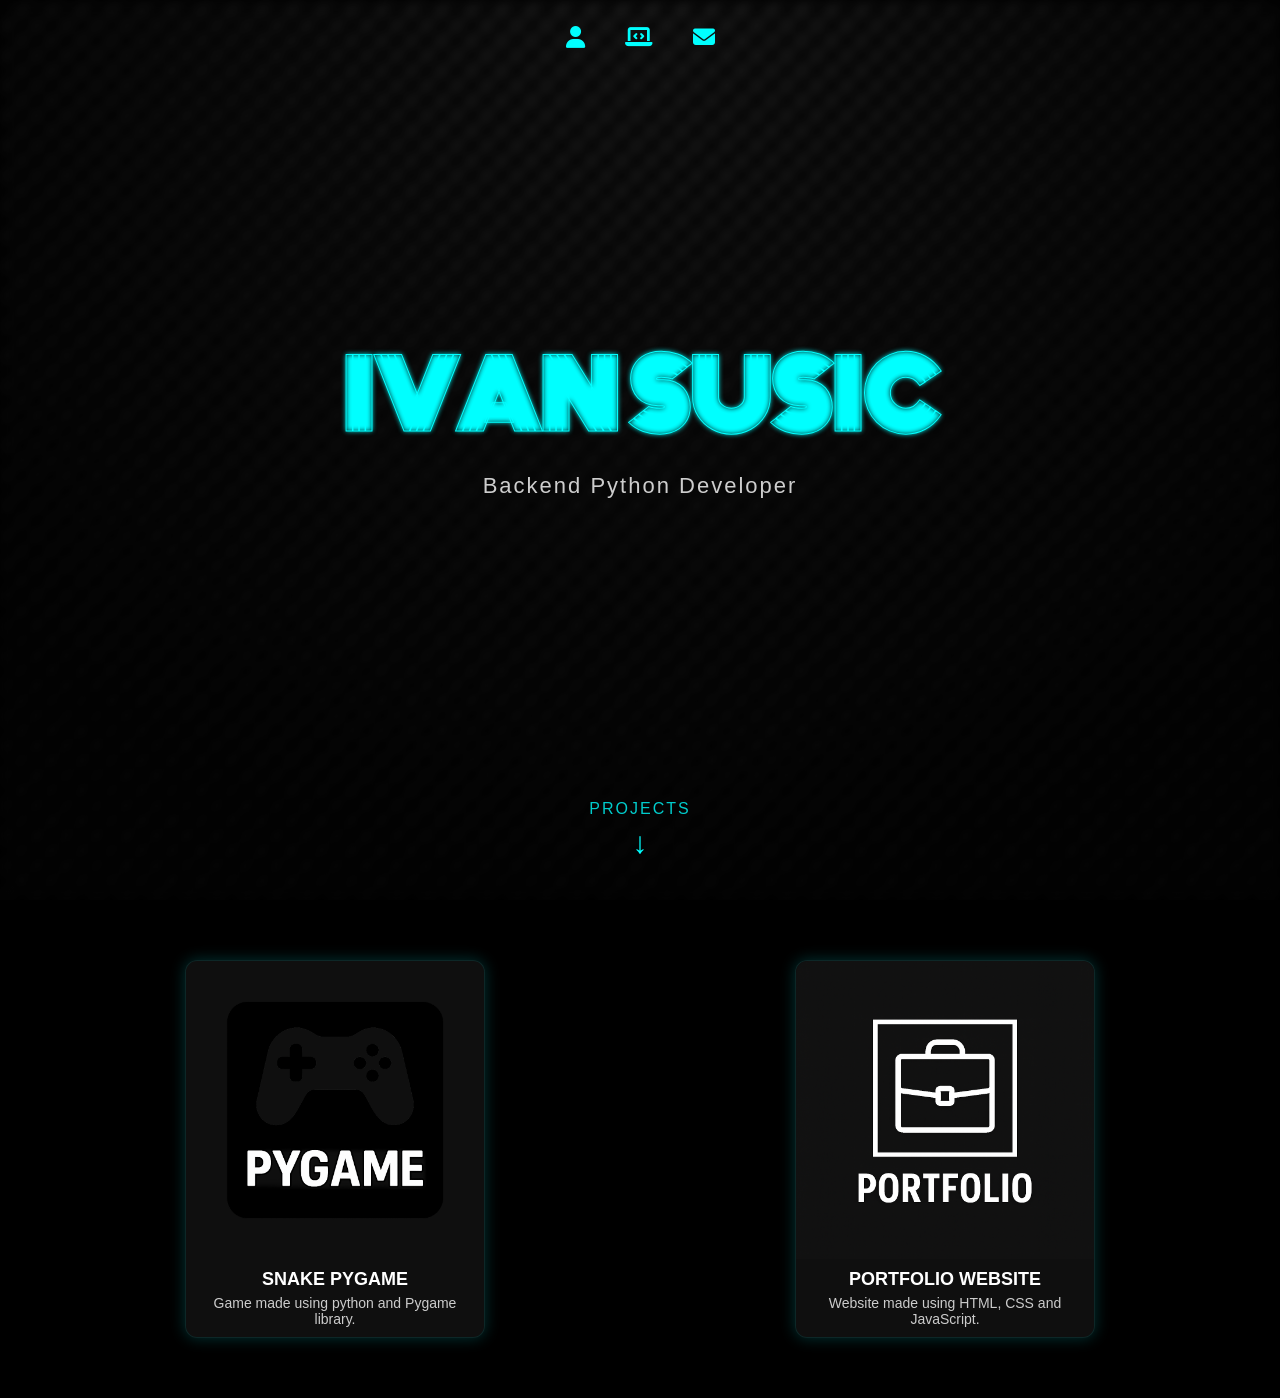
==== index.html @ 4bde48b3 "demo" ====
<!DOCTYPE html>
<html lang="en">
<head>
  <meta charset="UTF-8">
  <meta name="viewport" content="width=device-width, initial-scale=1.0">
  <link href="https://fonts.googleapis.com/css2?family=Monoton&display=swap" rel="stylesheet">
  <link rel="stylesheet" href="https://cdnjs.cloudflare.com/ajax/libs/font-awesome/6.5.0/css/all.min.css">
  <link rel="stylesheet" href="style.css">
  <title>Portfolio</title>
</head>
<body>

  <!-- NAVIGACIJA -->
  <nav class="navigacija">
    <ul>
      <li><a href="#" class="link-o-meni"><i class="fa-solid fa-user"></i></a></li>
      <li><a href="#" id="link-projekti"><i class="fa-solid fa-laptop-code"></i></a></li>
      <li><a href="#" class="kontakt-btn"><i class="fa-solid fa-envelope"></i></a></li>
    </ul>
  </nav>

  <!-- POZADINA -->
  <div class="pozadina">
    <img src="slike/pozadina.jpg" alt="Pozadina" class="pozadinska-slika">
  </div>

  <!-- HERO / NASLOV -->
  <div class="naslov">
    <h1 class="ime">IVAN SUSIC</h1>
    <p class="opis">Backend Python Developer</p>
  </div>

  <!-- SEKCIJA KONTAKT (overlay) -->
  <div class="sekcija-kontakt">
    <div class="kontakt-ikone">
      <a href="https://github.com/susic04" target="_blank"><i class="fab fa-github"></i></a>
      <a href="mailto:ivansusic6@gmail.com"><i class="fas fa-envelope"></i></a>
      <a href="https://instagram.com/susic04_" target="_blank"><i class="fab fa-instagram"></i></a>
    </div>
  </div>

  <div class="scroll-down">
    <p>PROJECTS</p>
    <div class="strelica">&#8595;</div>
  </div>

  <!-- GRID PROJEKTI -->
  <section class="projekti" id="projekti">
    <div class="projekt fade-element">
      <img src="slike/pygame_3.png" alt="Projekt 1">
      <h3>SNAKE PYGAME</h3>
      <p>Game made using python and Pygame library.</p>
    </div>
    <div class="projekt fade-element">
      <img src="slike/projekt_2.png" alt="Projekt 2">
      <h3>PORTFOLIO WEBSITE</h3>
      <p>Website made using HTML, CSS and JavaScript.</p>
    </div>
  </section>
                  
  <!-- SEKCIJA O MENI (overlay) -->
  <section id="o-meni" class="sekcija-o-meni">
    <p id="tekst-o-meni"></p>
  </section>

  <script>
    // Selektori
    const linkOMeni = document.querySelector('.link-o-meni');
    const sekcijaOMeni = document.querySelector('.sekcija-o-meni');
    const tekstOMeni = document.getElementById('tekst-o-meni');

    const kontaktBtn = document.querySelector('.kontakt-btn');
    const kontaktOverlay = document.querySelector('.sekcija-kontakt');

    const pozadina = document.querySelector('.pozadinska-slika');
    const naslov = document.querySelector('.naslov');
    const nav = document.querySelector('.navigacija');

    const elementi = document.querySelectorAll('.fade-element'); // Projekti
    const linkProjekti = document.getElementById('link-projekti');
    const sekcijaProjekti = document.getElementById('projekti');


    window.addEventListener("scroll", () => {
    const scrollDown = document.querySelector(".scroll-down");
    const projekti = document.querySelector(".projekti");
    if (!scrollDown || !projekti) return;

    const projektiTop = projekti.getBoundingClientRect().top;
    const windowHeight = window.innerHeight;

    if (projektiTop < windowHeight * 0.8) {
      scrollDown.classList.add("hidden"); // nestaje kad vidimo projekte
    } else {
      scrollDown.classList.remove("hidden"); // opet se vidi kad skrolamo gore
    }
  });

    // Ukloni hash iz URL-a pri refreshu
    window.history.replaceState(null,null,' ');

    // Funkcija za sakrivanje/navigaciju kad overlay aktivan
    function updateNavVisibility() {
      if (sekcijaOMeni.classList.contains('active') || kontaktOverlay.classList.contains('active')) {
        nav.style.display = 'none';
      } else {
        nav.style.display = 'flex';
      }
    }

    // ===================== Overlay Kontakt =====================
    kontaktBtn.addEventListener('click', e => {
      e.preventDefault();
      if(sekcijaOMeni.classList.contains('active')) {
        sekcijaOMeni.classList.remove('active');
        pozadina.classList.remove('blurred');
        naslov.classList.remove('blurred');
      }
      kontaktOverlay.classList.add('active');
      document.body.classList.add('kontakt-active');
      updateNavVisibility();
    });

    kontaktOverlay.addEventListener('click', () => {
      kontaktOverlay.classList.remove('active');
      document.body.classList.remove('kontakt-active');
      updateNavVisibility();
    });

    // ===================== Overlay O meni =====================
    const text = "Hi! My name is Ivan Susic, and I’m currently a second-year university student with a strong passion for programming and building my own applications. So far, I’ve completed two projects: this portfolio website and a game I developed using Python and the Pygame library. I’m genuinely fascinated by programming, creating software from scratch, and solving challenging problems. Lately, I’ve been especially interested in machine learning and AI, exploring how intelligent systems can learn, adapt, and improve. In my free time, I enjoy experimenting with new technologies, learning frameworks, and constantly improving my skills to bring innovative ideas to life. I’m excited to continue developing my knowledge, building projects that combine creativity and functionality, and exploring opportunities to contribute to real-world applications.";

    function typeText(element,text,speed=30){
      element.textContent="";
      let i=0;
      const interval = setInterval(()=>{
        element.textContent += text[i];
        i++;
        if(i>=text.length) clearInterval(interval);
      }, speed);
    }

    linkOMeni.addEventListener('click', e => {
      e.preventDefault();
      if(kontaktOverlay.classList.contains('active')){
        kontaktOverlay.classList.remove('active');
        document.body.classList.remove('kontakt-active');
      }
      pozadina.classList.add('blurred');
      naslov.classList.add('blurred');
      sekcijaOMeni.classList.add('active');
      typeText(tekstOMeni,text,2);
      updateNavVisibility();
    });

    sekcijaOMeni.addEventListener('click', () => {
      sekcijaOMeni.classList.remove('active');
      pozadina.classList.remove('blurred');
      naslov.classList.remove('blurred');
      updateNavVisibility();
    });

    // ===================== Scroll efekti hero & navigacija =====================
    window.addEventListener('scroll', () => {
      const scrollY = window.scrollY;
      naslov.style.opacity = Math.max(1 - scrollY / 400,0);
      const translateHero = Math.min(scrollY/2,80);
      naslov.style.transform = `translateY(-${translateHero}px)`;
      if(!sekcijaOMeni.classList.contains('active') && !kontaktOverlay.classList.contains('active')){
        if(scrollY>50) nav.classList.add('hidden');
        else nav.classList.remove('hidden');
      }
    });

    // ===================== Intersection Observer fade-in =====================
    const observer = new IntersectionObserver(entries => {
      entries.forEach(entry=>{
        if(entry.isIntersecting) entry.target.classList.add('visible');
        else entry.target.classList.remove('visible');
      });
    },{threshold:0.2});
    elementi.forEach(el => observer.observe(el));

    // ===================== Scroll na projekte =====================
    linkProjekti.addEventListener('click', e=>{
      e.preventDefault();
      sekcijaProjekti.scrollIntoView({behavior:'smooth'});
    });

  </script>
</body>
</html>
---- style.css ----
/* ================= BODY ================= */
* { box-sizing: border-box; }
body {
  margin: 0;
  min-height: 100vh;
  background-color: #000;
  overflow-x: hidden;
  font-family: Arial, sans-serif;
  color: #fff;
}

/* ================= POZADINA ================= */
.pozadina {
  position: fixed;
  top: 0; left: 0;
  width: 100%; height: 100%;
  z-index: -1;
  overflow: hidden;
}

.pozadinska-slika {
  width: 100%; height: 100%;
  object-fit: cover;
  filter: blur(6px) brightness(0.5);
}

/* ================= NAVIGACIJA ================= */
.navigacija {
  position: fixed;
  top: 0; left: 0;
  width: 100%;
  padding-top: 2%;
  display: flex;
  justify-content: center;
  align-items: center;
  z-index: 10;
  transition: opacity 0.6s ease, transform 0.6s ease;
}
.navigacija ul { display: flex; gap: 40px; margin: 0; padding: 0; list-style: none; align-items: center; }
.navigacija li { display: flex; align-items: center; justify-content: center; }
.navigacija li a i { font-size: 22px; color: #00ffff; transition: color 0.3s ease, transform 0.3s ease; }
.navigacija a:hover i { color: #fff; transform: scale(1.2); }
.navigacija.hidden { opacity: 0; transform: translateY(-30px); pointer-events: none; }

/* ================= HERO / NASLOV ================= */
.naslov { display: flex; flex-direction: column; justify-content: center; align-items: center; gap: 0px; height: 100vh; text-align: center; transition: opacity 0.6s ease, transform 0.6s ease; }
.ime {
  padding-bottom: 0; margin-bottom: 0;
  font-family: 'Monoton', cursive;
  font-size: 90px;
  color: transparent;
  -webkit-text-stroke: 1px #00ffff;
  text-shadow: 0 0 5px #00ffff;
  opacity: 0; transform: translateY(40px);
  animation: imePojava 1.5s ease forwards; margin:0;
  line-height:0.8;
}
.opis {
  padding-top: 0; margin:0;
  font-size:22px; color:#ffffffcc; letter-spacing:2px;
  opacity:0; transform: translateY(60px);
  animation: opisPojava 1.5s ease forwards;
  animation-delay:1.2s;
}
@keyframes imePojava { 0%{opacity:0;transform:translateY(40px);} 100%{opacity:1;transform:translateY(-40px);} }
@keyframes opisPojava { 0%{opacity:0;transform:translateY(60px);} 100%{opacity:1;transform:translateY(0);} }

/* ================= O MENI & KONTAKT ================= */
.sekcija-o-meni, .sekcija-kontakt {
  position: fixed; top:0; left:0; width:100%; height:100%;
  display:flex; justify-content:center; align-items:center;
  opacity:0; pointer-events:none; transition:opacity 0.5s ease;
  padding:0 5%; text-align:center; font-size:22px; line-height:1.6;
}
.sekcija-o-meni { background-color: rgba(0,0,0,0.85); color:#00ffff; }
.sekcija-o-meni.active { opacity:1; pointer-events: all; }
.sekcija-kontakt { background-color: rgba(0,0,0,0.85); z-index:15; }
.sekcija-kontakt.active { opacity:1; pointer-events: all; }
.blurred { filter: blur(6px) brightness(0.5); transition: filter 0.5s ease; }

/* ================= PROJEKTI ================= */
.projekti {
  display: grid;
  grid-template-columns: repeat(auto-fit, minmax(250px, 1fr));
  gap: 20px;
  padding: 60px 40px;
  background-color:#111;
  justify-items: center;
}

.projekt {
  width: 100%;
  max-width: 300px;
  background-color:#1a1a1a;
  border-radius:12px;
  overflow:visible;
  box-shadow:0 0 15px rgba(0,255,255,0.2);
  color:#fff;
  text-align:center;
  opacity:0;
  transform:translateY(40px);
  transition:opacity 0.8s ease, transform 0.8s ease, transform 0.3s ease, box-shadow 0.3s ease;
  display:flex;
  flex-direction:column;
}

.projekt img { width:100%; height:auto; object-fit:contain; border-radius:12px 12px 0 0; }
.projekt h3 { margin:10px 0 5px; font-size:18px; word-wrap:break-word; }
.projekt p { margin:0 10px 10px; font-size:14px; color:#ccc; word-wrap:break-word; }
.projekt:hover { transform:translateY(-8px); box-shadow:0 10px 25px rgba(0,255,255,0.4); }

.fade-element.visible { opacity:1; transform:translateY(0); }

/* ================= KONTAKT ================= */
.kontakt-ikone a { color:#00ffff; font-size:40px; margin:0 20px; transition: color 0.3s ease, transform 0.3s ease; }
.kontakt-ikone a:hover { color:#fff; transform: scale(1.2); }
body.kontakt-active .pozadina, body.kontakt-active .naslov, body.kontakt-active .projekti { filter: blur(6px) brightness(0.5); transition:filter 0.5s ease; }

/* ================= RESPONSIVE ================= */
@media(max-width:768px){
  .ime{font-size:60px;}
  .opis{font-size:18px;}
  .projekt img{height:auto;}
  .projekti { grid-template-columns: repeat(auto-fit, minmax(200px, 1fr)); padding:40px 20px; gap:15px; }
  .projekt { max-width:250px; }
  .projekt h3 { font-size:16px; }
  .projekt p { font-size:14px; }
}

/* ================= SCROLL DOWN STRELICA ================= */
.scroll-down {
  position: absolute;
  bottom: 40px;
  left: 50%;
  transform: translateX(-50%);
  text-align: center;
  animation: fadeInScroll 2s ease forwards;
}

.scroll-down p {
  font-size: 16px;
  color: #00ffff;
  letter-spacing: 2px;
  margin: 0 0 8px;
  opacity: 0.8;
}

.strelica {
  font-size: 30px;
  color: #00ffff;
  animation: pulsiraj 1.5s infinite;
  cursor: pointer;
}

@keyframes pulsiraj {
  0% { transform: translateY(0); opacity: 0.8; }
  50% { transform: translateY(10px); opacity: 1; }
  100% { transform: translateY(0); opacity: 0.8; }
}

@keyframes fadeInScroll {
  from { opacity: 0; transform: translate(-50%, 20px); }
  to { opacity: 1; transform: translate(-50%, 0); }
}

/* ================= PROJEKTI BEZ POZADINE ================= */
.projekti {
  background-color: transparent; /* uklanja sivo */
  position: relative;
  z-index: 5;
}

.projekt {
  background-color: rgba(26,26,26,0.6); /* lagana prozirnost da “lebdi” */
  backdrop-filter: blur(4px);
  border: 1px solid rgba(0,255,255,0.1);
}
/* ================= HOVER OVERLAY (VIEW MORE) ================= */
.projekt {
  position: relative;
  overflow: hidden;
}

.projekt::before {
  content: "View more";
  position: absolute;
  top: 50%; left: 50%;
  transform: translate(-50%, -50%) scale(0.9);
  color: #00ffff;
  font-size: 22px;
  font-weight: bold;
  opacity: 0;
  transition: opacity 0.4s ease, transform 0.4s ease;
  z-index: 2;
  letter-spacing: 2px;
}

.projekt::after {
  content: "";
  position: absolute;
  top: 0; left: 0;
  width: 100%; height: 100%;
  background-color: rgba(0,0,0,0.85);
  opacity: 0;
  transition: opacity 0.4s ease;
  z-index: 1;
}

.projekt:hover::after {
  opacity: 1;
}

.projekt:hover::before {
  opacity: 1;
  transform: translate(-50%, -50%) scale(1);
}

.projekt:hover img,
.projekt:hover h3,
.projekt:hover p {
  opacity: 0;
  transition: opacity 0.3s ease;
}




html{
  scroll-behavior:smooth;
}
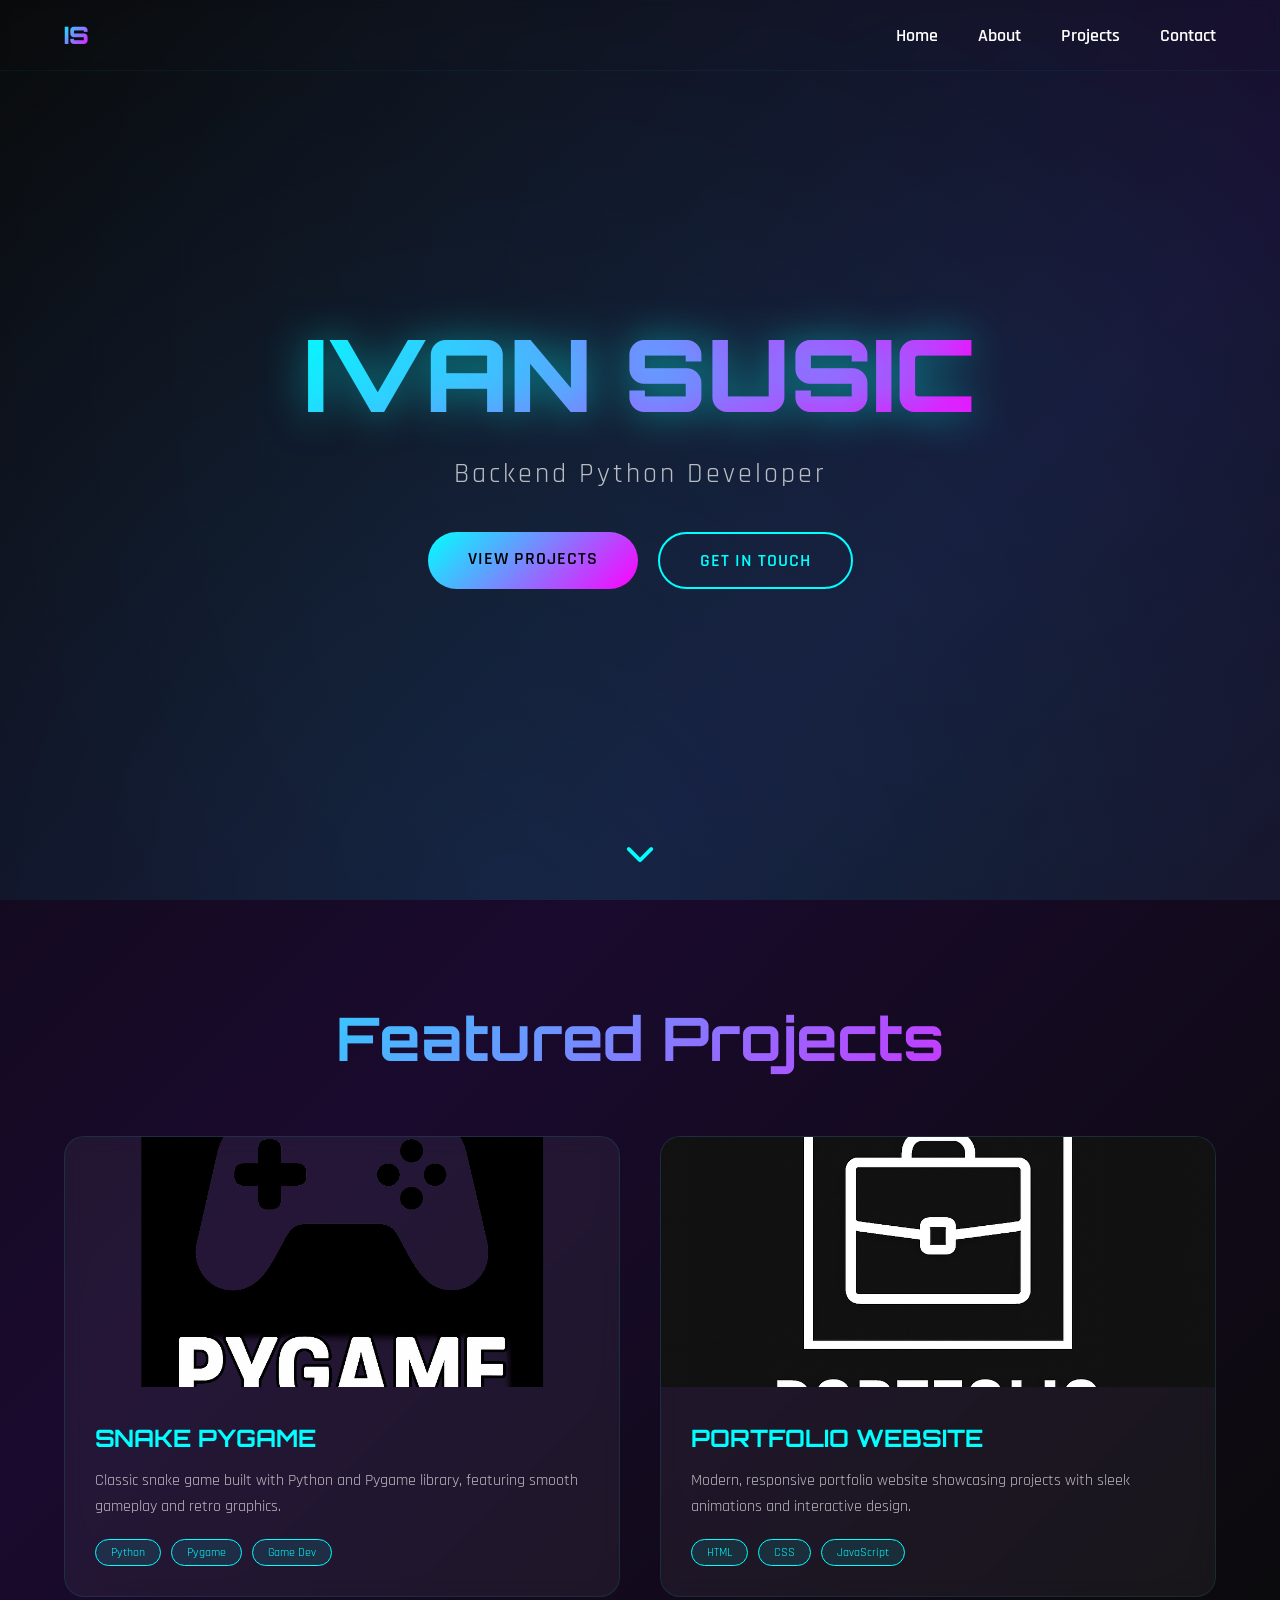
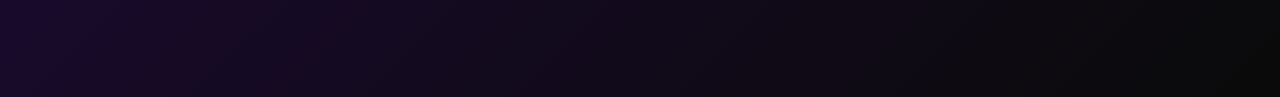
==== commit 88c24ac4: "novi" ====
--- a/index.html
+++ b/index.html
@@ -3,190 +3,103 @@
 <head>
   <meta charset="UTF-8">
   <meta name="viewport" content="width=device-width, initial-scale=1.0">
-  <link href="https://fonts.googleapis.com/css2?family=Monoton&display=swap" rel="stylesheet">
+  <link href="https://fonts.googleapis.com/css2?family=Orbitron:wght@400;700;900&family=Rajdhani:wght@300;400;600&display=swap" rel="stylesheet">
   <link rel="stylesheet" href="https://cdnjs.cloudflare.com/ajax/libs/font-awesome/6.5.0/css/all.min.css">
   <link rel="stylesheet" href="style.css">
-  <title>Portfolio</title>
+  <title>Ivan Susic - Portfolio</title>
 </head>
 <body>
+  <!-- Animated Background -->
+  <div class="animated-bg"></div>
 
-  <!-- NAVIGACIJA -->
-  <nav class="navigacija">
-    <ul>
-      <li><a href="#" class="link-o-meni"><i class="fa-solid fa-user"></i></a></li>
-      <li><a href="#" id="link-projekti"><i class="fa-solid fa-laptop-code"></i></a></li>
-      <li><a href="#" class="kontakt-btn"><i class="fa-solid fa-envelope"></i></a></li>
+  <!-- Navigation -->
+  <nav id="nav">
+    <div class="logo">IS</div>
+    <ul class="nav-links" id="navLinks">
+      <li><a href="#hero">Home</a></li>
+      <li><a href="#" class="about-link">About</a></li>
+      <li><a href="#projects">Projects</a></li>
+      <li><a href="#" class="contact-link">Contact</a></li>
     </ul>
+    <div class="hamburger" id="hamburger">
+      <span></span>
+      <span></span>
+      <span></span>
+    </div>
   </nav>
 
-  <!-- POZADINA -->
-  <div class="pozadina">
-    <img src="slike/pozadina.jpg" alt="Pozadina" class="pozadinska-slika">
-  </div>
-
-  <!-- HERO / NASLOV -->
-  <div class="naslov">
-    <h1 class="ime">IVAN SUSIC</h1>
-    <p class="opis">Backend Python Developer</p>
-  </div>
-
-  <!-- SEKCIJA KONTAKT (overlay) -->
-  <div class="sekcija-kontakt">
-    <div class="kontakt-ikone">
-      <a href="https://github.com/susic04" target="_blank"><i class="fab fa-github"></i></a>
-      <a href="mailto:ivansusic6@gmail.com"><i class="fas fa-envelope"></i></a>
-      <a href="https://instagram.com/susic04_" target="_blank"><i class="fab fa-instagram"></i></a>
+  <!-- Hero Section -->
+  <section class="hero" id="hero">
+    <h1 class="fade-in">IVAN SUSIC</h1>
+    <p class="fade-in" style="animation-delay: 0.2s;">Backend Python Developer</p>
+    <div class="cta-buttons fade-in" style="animation-delay: 0.4s;">
+      <a href="#projects" class="btn btn-primary">View Projects</a>
+      <a href="#" class="btn btn-secondary contact-link">Get In Touch</a>
     </div>
-  </div>
-
-  <div class="scroll-down">
-    <p>PROJECTS</p>
-    <div class="strelica">&#8595;</div>
-  </div>
-
-  <!-- GRID PROJEKTI -->
-  <section class="projekti" id="projekti">
-    <div class="projekt fade-element">
-      <img src="slike/pygame_3.png" alt="Projekt 1">
-      <h3>SNAKE PYGAME</h3>
-      <p>Game made using python and Pygame library.</p>
-    </div>
-    <div class="projekt fade-element">
-      <img src="slike/projekt_2.png" alt="Projekt 2">
-      <h3>PORTFOLIO WEBSITE</h3>
-      <p>Website made using HTML, CSS and JavaScript.</p>
+    <div class="scroll-indicator">
+      <i class="fas fa-chevron-down"></i>
     </div>
   </section>
-                  
-  <!-- SEKCIJA O MENI (overlay) -->
-  <section id="o-meni" class="sekcija-o-meni">
-    <p id="tekst-o-meni"></p>
+
+  <!-- About Section (Overlay) -->
+  <section class="about-section" id="about">
+    <span class="close-btn" id="closeAbout">&times;</span>
+    <div class="about-content">
+      <h2 class="section-title">About Me</h2>
+      <p>Hi! My name is Ivan Susic, and I'm currently a second-year university student with a strong passion for programming and building my own applications. So far, I've completed two projects: this portfolio website and a game I developed using Python and the Pygame library. I'm genuinely fascinated by programming, creating software from scratch, and solving challenging problems. Lately, I've been especially interested in machine learning and AI, exploring how intelligent systems can learn, adapt, and improve. In my free time, I enjoy experimenting with new technologies, learning frameworks, and constantly improving my skills to bring innovative ideas to life. I'm excited to continue developing my knowledge, building projects that combine creativity and functionality, and exploring opportunities to contribute to real-world applications.</p>
+    </div>
   </section>
 
-  <script>
-    // Selektori
-    const linkOMeni = document.querySelector('.link-o-meni');
-    const sekcijaOMeni = document.querySelector('.sekcija-o-meni');
-    const tekstOMeni = document.getElementById('tekst-o-meni');
+  <!-- Projects Section -->
+  <section class="projects" id="projects">
+    <h2 class="section-title">Featured Projects</h2>
+    <div class="projects-grid">
+      <div class="project-card">
+        <img src="slike/pygame_3.png" alt="Snake Game" class="project-image" onerror="this.style.background='linear-gradient(135deg, #667eea 0%, #764ba2 100%)'">
+        <div class="project-info">
+          <h3>SNAKE PYGAME</h3>
+          <p>Classic snake game built with Python and Pygame library, featuring smooth gameplay and retro graphics.</p>
+          <div class="project-tags">
+            <span class="tag">Python</span>
+            <span class="tag">Pygame</span>
+            <span class="tag">Game Dev</span>
+          </div>
+        </div>
+      </div>
+      <div class="project-card">
+        <img src="slike/projekt_2.png" alt="Portfolio Website" class="project-image" onerror="this.style.background='linear-gradient(135deg, #f093fb 0%, #f5576c 100%)'">
+        <div class="project-info">
+          <h3>PORTFOLIO WEBSITE</h3>
+          <p>Modern, responsive portfolio website showcasing projects with sleek animations and interactive design.</p>
+          <div class="project-tags">
+            <span class="tag">HTML</span>
+            <span class="tag">CSS</span>
+            <span class="tag">JavaScript</span>
+          </div>
+        </div>
+      </div>
+    </div>
+  </section>
 
-    const kontaktBtn = document.querySelector('.kontakt-btn');
-    const kontaktOverlay = document.querySelector('.sekcija-kontakt');
+  <!-- Contact Section (Overlay) -->
+  <section class="contact-section" id="contact">
+    <span class="close-btn" id="closeContact">&times;</span>
+    <div class="contact-content">
+      <h2>Let's Connect</h2>
+      <div class="social-links">
+        <a href="https://github.com/susic04" target="_blank" title="GitHub">
+          <i class="fab fa-github"></i>
+        </a>
+        <a href="mailto:ivansusic6@gmail.com" title="Email">
+          <i class="fas fa-envelope"></i>
+        </a>
+        <a href="https://instagram.com/susic04_" target="_blank" title="Instagram">
+          <i class="fab fa-instagram"></i>
+        </a>
+      </div>
+    </div>
+  </section>
 
-    const pozadina = document.querySelector('.pozadinska-slika');
-    const naslov = document.querySelector('.naslov');
-    const nav = document.querySelector('.navigacija');
-
-    const elementi = document.querySelectorAll('.fade-element'); // Projekti
-    const linkProjekti = document.getElementById('link-projekti');
-    const sekcijaProjekti = document.getElementById('projekti');
-
-
-    window.addEventListener("scroll", () => {
-    const scrollDown = document.querySelector(".scroll-down");
-    const projekti = document.querySelector(".projekti");
-    if (!scrollDown || !projekti) return;
-
-    const projektiTop = projekti.getBoundingClientRect().top;
-    const windowHeight = window.innerHeight;
-
-    if (projektiTop < windowHeight * 0.8) {
-      scrollDown.classList.add("hidden"); // nestaje kad vidimo projekte
-    } else {
-      scrollDown.classList.remove("hidden"); // opet se vidi kad skrolamo gore
-    }
-  });
-
-    // Ukloni hash iz URL-a pri refreshu
-    window.history.replaceState(null,null,' ');
-
-    // Funkcija za sakrivanje/navigaciju kad overlay aktivan
-    function updateNavVisibility() {
-      if (sekcijaOMeni.classList.contains('active') || kontaktOverlay.classList.contains('active')) {
-        nav.style.display = 'none';
-      } else {
-        nav.style.display = 'flex';
-      }
-    }
-
-    // ===================== Overlay Kontakt =====================
-    kontaktBtn.addEventListener('click', e => {
-      e.preventDefault();
-      if(sekcijaOMeni.classList.contains('active')) {
-        sekcijaOMeni.classList.remove('active');
-        pozadina.classList.remove('blurred');
-        naslov.classList.remove('blurred');
-      }
-      kontaktOverlay.classList.add('active');
-      document.body.classList.add('kontakt-active');
-      updateNavVisibility();
-    });
-
-    kontaktOverlay.addEventListener('click', () => {
-      kontaktOverlay.classList.remove('active');
-      document.body.classList.remove('kontakt-active');
-      updateNavVisibility();
-    });
-
-    // ===================== Overlay O meni =====================
-    const text = "Hi! My name is Ivan Susic, and I’m currently a second-year university student with a strong passion for programming and building my own applications. So far, I’ve completed two projects: this portfolio website and a game I developed using Python and the Pygame library. I’m genuinely fascinated by programming, creating software from scratch, and solving challenging problems. Lately, I’ve been especially interested in machine learning and AI, exploring how intelligent systems can learn, adapt, and improve. In my free time, I enjoy experimenting with new technologies, learning frameworks, and constantly improving my skills to bring innovative ideas to life. I’m excited to continue developing my knowledge, building projects that combine creativity and functionality, and exploring opportunities to contribute to real-world applications.";
-
-    function typeText(element,text,speed=30){
-      element.textContent="";
-      let i=0;
-      const interval = setInterval(()=>{
-        element.textContent += text[i];
-        i++;
-        if(i>=text.length) clearInterval(interval);
-      }, speed);
-    }
-
-    linkOMeni.addEventListener('click', e => {
-      e.preventDefault();
-      if(kontaktOverlay.classList.contains('active')){
-        kontaktOverlay.classList.remove('active');
-        document.body.classList.remove('kontakt-active');
-      }
-      pozadina.classList.add('blurred');
-      naslov.classList.add('blurred');
-      sekcijaOMeni.classList.add('active');
-      typeText(tekstOMeni,text,2);
-      updateNavVisibility();
-    });
-
-    sekcijaOMeni.addEventListener('click', () => {
-      sekcijaOMeni.classList.remove('active');
-      pozadina.classList.remove('blurred');
-      naslov.classList.remove('blurred');
-      updateNavVisibility();
-    });
-
-    // ===================== Scroll efekti hero & navigacija =====================
-    window.addEventListener('scroll', () => {
-      const scrollY = window.scrollY;
-      naslov.style.opacity = Math.max(1 - scrollY / 400,0);
-      const translateHero = Math.min(scrollY/2,80);
-      naslov.style.transform = `translateY(-${translateHero}px)`;
-      if(!sekcijaOMeni.classList.contains('active') && !kontaktOverlay.classList.contains('active')){
-        if(scrollY>50) nav.classList.add('hidden');
-        else nav.classList.remove('hidden');
-      }
-    });
-
-    // ===================== Intersection Observer fade-in =====================
-    const observer = new IntersectionObserver(entries => {
-      entries.forEach(entry=>{
-        if(entry.isIntersecting) entry.target.classList.add('visible');
-        else entry.target.classList.remove('visible');
-      });
-    },{threshold:0.2});
-    elementi.forEach(el => observer.observe(el));
-
-    // ===================== Scroll na projekte =====================
-    linkProjekti.addEventListener('click', e=>{
-      e.preventDefault();
-      sekcijaProjekti.scrollIntoView({behavior:'smooth'});
-    });
-
-  </script>
+  <script src="script.js"></script>
 </body>
-</html>
+</html>
--- a/style.css
+++ b/style.css
@@ -1,230 +1,586 @@
-/* ================= BODY ================= */
-* { box-sizing: border-box; }
+* {
+  margin: 0;
+  padding: 0;
+  box-sizing: border-box;
+}
+
+:root {
+  --primary: #00ffff;
+  --secondary: #ff00ff;
+  --dark: #0a0a0a;
+  --card-bg: rgba(255, 255, 255, 0.05);
+}
+
+html {
+  scroll-behavior: smooth;
+}
+
 body {
-  margin: 0;
-  min-height: 100vh;
-  background-color: #000;
+  font-family: 'Rajdhani', sans-serif;
+  background: linear-gradient(135deg, #0a0a0a 0%, #1a0a2e 50%, #0a0a0a 100%);
+  color: #fff;
   overflow-x: hidden;
-  font-family: Arial, sans-serif;
-  color: #fff;
-}
-
-/* ================= POZADINA ================= */
-.pozadina {
+  position: relative;
+}
+
+/* Animated Background */
+.animated-bg {
   position: fixed;
-  top: 0; left: 0;
-  width: 100%; height: 100%;
+  top: 0;
+  left: 0;
+  width: 100%;
+  height: 100%;
   z-index: -1;
   overflow: hidden;
 }
 
-.pozadinska-slika {
-  width: 100%; height: 100%;
-  object-fit: cover;
-  filter: blur(6px) brightness(0.5);
-}
-
-/* ================= NAVIGACIJA ================= */
-.navigacija {
+.animated-bg::before {
+  content: '';
+  position: absolute;
+  width: 200%;
+  height: 200%;
+  background: 
+    radial-gradient(circle at 20% 50%, rgba(0, 255, 255, 0.1) 0%, transparent 50%),
+    radial-gradient(circle at 80% 80%, rgba(255, 0, 255, 0.1) 0%, transparent 50%),
+    radial-gradient(circle at 40% 20%, rgba(0, 255, 255, 0.05) 0%, transparent 50%);
+  animation: bgMove 20s ease-in-out infinite;
+}
+
+@keyframes bgMove {
+  0%, 100% { transform: translate(0, 0); }
+  50% { transform: translate(-50px, -50px); }
+}
+
+/* Navigation */
+nav {
   position: fixed;
-  top: 0; left: 0;
-  width: 100%;
-  padding-top: 2%;
-  display: flex;
+  top: 0;
+  width: 100%;
+  padding: 20px 5%;
+  display: flex;
+  justify-content: space-between;
+  align-items: center;
+  z-index: 1000;
+  backdrop-filter: blur(5px);
+  background: transparent; /* Potpuno prozirna */
+  border-bottom: 1px solid rgba(0, 255, 255, 0.05);
+  transition: all 0.3s ease;
+}
+
+nav.scrolled {
+  padding: 15px 5%;
+  background: rgba(0, 0, 0, 0.7); /* Malo tamnija samo kad skroluješ */
+  backdrop-filter: blur(10px);
+}
+
+.logo {
+  font-family: 'Orbitron', sans-serif;
+  font-size: 24px;
+  font-weight: 900;
+  background: linear-gradient(135deg, var(--primary), var(--secondary));
+  -webkit-background-clip: text;
+  -webkit-text-fill-color: transparent;
+  background-clip: text;
+}
+
+.nav-links {
+  display: flex;
+  gap: 40px;
+  list-style: none;
+}
+
+.nav-links a {
+  color: #fff;
+  text-decoration: none;
+  font-size: 18px;
+  font-weight: 600;
+  position: relative;
+  transition: color 0.3s ease;
+}
+
+.nav-links a::after {
+  content: '';
+  position: absolute;
+  bottom: -5px;
+  left: 0;
+  width: 0;
+  height: 2px;
+  background: linear-gradient(90deg, var(--primary), var(--secondary));
+  transition: width 0.3s ease;
+}
+
+.nav-links a:hover {
+  color: var(--primary);
+}
+
+.nav-links a:hover::after {
+  width: 100%;
+}
+
+/* Mobile Menu */
+.hamburger {
+  display: none;
+  flex-direction: column;
+  cursor: pointer;
+  gap: 5px;
+}
+
+.hamburger span {
+  width: 30px;
+  height: 3px;
+  background: var(--primary);
+  transition: all 0.3s ease;
+}
+
+/* Hero Section */
+.hero {
+  min-height: 100vh;
+  display: flex;
+  flex-direction: column;
   justify-content: center;
   align-items: center;
-  z-index: 10;
-  transition: opacity 0.6s ease, transform 0.6s ease;
-}
-.navigacija ul { display: flex; gap: 40px; margin: 0; padding: 0; list-style: none; align-items: center; }
-.navigacija li { display: flex; align-items: center; justify-content: center; }
-.navigacija li a i { font-size: 22px; color: #00ffff; transition: color 0.3s ease, transform 0.3s ease; }
-.navigacija a:hover i { color: #fff; transform: scale(1.2); }
-.navigacija.hidden { opacity: 0; transform: translateY(-30px); pointer-events: none; }
-
-/* ================= HERO / NASLOV ================= */
-.naslov { display: flex; flex-direction: column; justify-content: center; align-items: center; gap: 0px; height: 100vh; text-align: center; transition: opacity 0.6s ease, transform 0.6s ease; }
-.ime {
-  padding-bottom: 0; margin-bottom: 0;
-  font-family: 'Monoton', cursive;
-  font-size: 90px;
-  color: transparent;
-  -webkit-text-stroke: 1px #00ffff;
-  text-shadow: 0 0 5px #00ffff;
-  opacity: 0; transform: translateY(40px);
-  animation: imePojava 1.5s ease forwards; margin:0;
-  line-height:0.8;
-}
-.opis {
-  padding-top: 0; margin:0;
-  font-size:22px; color:#ffffffcc; letter-spacing:2px;
-  opacity:0; transform: translateY(60px);
-  animation: opisPojava 1.5s ease forwards;
-  animation-delay:1.2s;
-}
-@keyframes imePojava { 0%{opacity:0;transform:translateY(40px);} 100%{opacity:1;transform:translateY(-40px);} }
-@keyframes opisPojava { 0%{opacity:0;transform:translateY(60px);} 100%{opacity:1;transform:translateY(0);} }
-
-/* ================= O MENI & KONTAKT ================= */
-.sekcija-o-meni, .sekcija-kontakt {
-  position: fixed; top:0; left:0; width:100%; height:100%;
-  display:flex; justify-content:center; align-items:center;
-  opacity:0; pointer-events:none; transition:opacity 0.5s ease;
-  padding:0 5%; text-align:center; font-size:22px; line-height:1.6;
-}
-.sekcija-o-meni { background-color: rgba(0,0,0,0.85); color:#00ffff; }
-.sekcija-o-meni.active { opacity:1; pointer-events: all; }
-.sekcija-kontakt { background-color: rgba(0,0,0,0.85); z-index:15; }
-.sekcija-kontakt.active { opacity:1; pointer-events: all; }
-.blurred { filter: blur(6px) brightness(0.5); transition: filter 0.5s ease; }
-
-/* ================= PROJEKTI ================= */
-.projekti {
-  display: grid;
-  grid-template-columns: repeat(auto-fit, minmax(250px, 1fr));
+  text-align: center;
+  padding: 0 20px;
+  position: relative;
+}
+
+.hero h1 {
+  font-family: 'Orbitron', sans-serif;
+  font-size: clamp(40px, 8vw, 100px);
+  font-weight: 900;
+  margin-bottom: 20px;
+  background: linear-gradient(135deg, #00ffff, #ff00ff, #00ffff);
+  background-size: 200% auto;
+  -webkit-background-clip: text;
+  -webkit-text-fill-color: transparent;
+  background-clip: text;
+  animation: gradientShift 3s ease infinite;
+  text-shadow: 0 0 40px rgba(0, 255, 255, 0.5);
+}
+
+@keyframes gradientShift {
+  0%, 100% { background-position: 0% 50%; }
+  50% { background-position: 100% 50%; }
+}
+
+.hero p {
+  font-size: clamp(18px, 3vw, 28px);
+  color: rgba(255, 255, 255, 0.7);
+  margin-bottom: 40px;
+  letter-spacing: 3px;
+}
+
+.cta-buttons {
+  display: flex;
   gap: 20px;
-  padding: 60px 40px;
-  background-color:#111;
-  justify-items: center;
-}
-
-.projekt {
-  width: 100%;
-  max-width: 300px;
-  background-color:#1a1a1a;
-  border-radius:12px;
-  overflow:visible;
-  box-shadow:0 0 15px rgba(0,255,255,0.2);
-  color:#fff;
-  text-align:center;
-  opacity:0;
-  transform:translateY(40px);
-  transition:opacity 0.8s ease, transform 0.8s ease, transform 0.3s ease, box-shadow 0.3s ease;
-  display:flex;
-  flex-direction:column;
-}
-
-.projekt img { width:100%; height:auto; object-fit:contain; border-radius:12px 12px 0 0; }
-.projekt h3 { margin:10px 0 5px; font-size:18px; word-wrap:break-word; }
-.projekt p { margin:0 10px 10px; font-size:14px; color:#ccc; word-wrap:break-word; }
-.projekt:hover { transform:translateY(-8px); box-shadow:0 10px 25px rgba(0,255,255,0.4); }
-
-.fade-element.visible { opacity:1; transform:translateY(0); }
-
-/* ================= KONTAKT ================= */
-.kontakt-ikone a { color:#00ffff; font-size:40px; margin:0 20px; transition: color 0.3s ease, transform 0.3s ease; }
-.kontakt-ikone a:hover { color:#fff; transform: scale(1.2); }
-body.kontakt-active .pozadina, body.kontakt-active .naslov, body.kontakt-active .projekti { filter: blur(6px) brightness(0.5); transition:filter 0.5s ease; }
-
-/* ================= RESPONSIVE ================= */
-@media(max-width:768px){
-  .ime{font-size:60px;}
-  .opis{font-size:18px;}
-  .projekt img{height:auto;}
-  .projekti { grid-template-columns: repeat(auto-fit, minmax(200px, 1fr)); padding:40px 20px; gap:15px; }
-  .projekt { max-width:250px; }
-  .projekt h3 { font-size:16px; }
-  .projekt p { font-size:14px; }
-}
-
-/* ================= SCROLL DOWN STRELICA ================= */
-.scroll-down {
-  position: absolute;
-  bottom: 40px;
+  flex-wrap: wrap;
+  justify-content: center;
+}
+
+.btn {
+  padding: 15px 40px;
+  font-size: 18px;
+  font-weight: 600;
+  text-decoration: none;
+  border-radius: 50px;
+  transition: all 0.3s ease;
+  position: relative;
+  overflow: hidden;
+  text-transform: uppercase;
+  letter-spacing: 1px;
+}
+
+.btn-primary {
+  background: linear-gradient(135deg, var(--primary), var(--secondary));
+  color: #000;
+  border: none;
+}
+
+.btn-primary::before {
+  content: '';
+  position: absolute;
+  top: 0;
+  left: -100%;
+  width: 100%;
+  height: 100%;
+  background: rgba(255, 255, 255, 0.2);
+  transition: left 0.3s ease;
+}
+
+.btn-primary:hover::before {
+  left: 100%;
+}
+
+.btn-secondary {
+  background: transparent;
+  color: var(--primary);
+  border: 2px solid var(--primary);
+}
+
+.btn-secondary:hover {
+  background: var(--primary);
+  color: #000;
+  box-shadow: 0 0 20px var(--primary);
+}
+
+.scroll-indicator {
+  position: absolute;
+  bottom: 30px;
   left: 50%;
   transform: translateX(-50%);
-  text-align: center;
-  animation: fadeInScroll 2s ease forwards;
-}
-
-.scroll-down p {
-  font-size: 16px;
-  color: #00ffff;
-  letter-spacing: 2px;
-  margin: 0 0 8px;
-  opacity: 0.8;
-}
-
-.strelica {
+  animation: bounce 2s infinite;
+}
+
+.scroll-indicator i {
   font-size: 30px;
-  color: #00ffff;
-  animation: pulsiraj 1.5s infinite;
-  cursor: pointer;
-}
-
-@keyframes pulsiraj {
-  0% { transform: translateY(0); opacity: 0.8; }
-  50% { transform: translateY(10px); opacity: 1; }
-  100% { transform: translateY(0); opacity: 0.8; }
-}
-
-@keyframes fadeInScroll {
-  from { opacity: 0; transform: translate(-50%, 20px); }
-  to { opacity: 1; transform: translate(-50%, 0); }
-}
-
-/* ================= PROJEKTI BEZ POZADINE ================= */
-.projekti {
-  background-color: transparent; /* uklanja sivo */
-  position: relative;
-  z-index: 5;
-}
-
-.projekt {
-  background-color: rgba(26,26,26,0.6); /* lagana prozirnost da “lebdi” */
-  backdrop-filter: blur(4px);
-  border: 1px solid rgba(0,255,255,0.1);
-}
-/* ================= HOVER OVERLAY (VIEW MORE) ================= */
-.projekt {
-  position: relative;
-  overflow: hidden;
-}
-
-.projekt::before {
-  content: "View more";
-  position: absolute;
-  top: 50%; left: 50%;
-  transform: translate(-50%, -50%) scale(0.9);
-  color: #00ffff;
-  font-size: 22px;
-  font-weight: bold;
-  opacity: 0;
-  transition: opacity 0.4s ease, transform 0.4s ease;
-  z-index: 2;
-  letter-spacing: 2px;
-}
-
-.projekt::after {
-  content: "";
-  position: absolute;
-  top: 0; left: 0;
-  width: 100%; height: 100%;
-  background-color: rgba(0,0,0,0.85);
-  opacity: 0;
-  transition: opacity 0.4s ease;
-  z-index: 1;
-}
-
-.projekt:hover::after {
-  opacity: 1;
-}
-
-.projekt:hover::before {
-  opacity: 1;
-  transform: translate(-50%, -50%) scale(1);
-}
-
-.projekt:hover img,
-.projekt:hover h3,
-.projekt:hover p {
+  color: var(--primary);
+}
+
+@keyframes bounce {
+  0%, 100% { transform: translate(-50%, 0); }
+  50% { transform: translate(-50%, 10px); }
+}
+
+/* About Section */
+.about-section {
+  padding: 100px 5%;
+  display: none;
+  position: fixed;
+  top: 0;
+  left: 0;
+  width: 100%;
+  height: 100%;
+  background: rgba(0, 0, 0, 0.95);
+  backdrop-filter: blur(10px);
+  z-index: 999;
+  justify-content: center;
+  align-items: center;
   opacity: 0;
   transition: opacity 0.3s ease;
 }
 
-
-
-
-html{
-  scroll-behavior:smooth;
-}
+.about-section.active {
+  display: flex;
+  opacity: 1;
+}
+
+.about-content {
+  max-width: 800px;
+  padding: 40px;
+  background: var(--card-bg);
+  border-radius: 20px;
+  border: 1px solid rgba(0, 255, 255, 0.2);
+  backdrop-filter: blur(10px);
+  box-shadow: 0 20px 60px rgba(0, 255, 255, 0.3);
+}
+
+.about-content p {
+  font-size: 20px;
+  line-height: 1.8;
+  color: rgba(255, 255, 255, 0.9);
+}
+
+.close-btn {
+  position: absolute;
+  top: 30px;
+  right: 30px;
+  font-size: 40px;
+  color: var(--primary);
+  cursor: pointer;
+  transition: transform 0.3s ease;
+}
+
+.close-btn:hover {
+  transform: rotate(90deg);
+}
+
+/* Projects Section */
+.projects {
+  padding: 100px 5%;
+  background: transparent;
+}
+
+.section-title {
+  text-align: center;
+  font-family: 'Orbitron', sans-serif;
+  font-size: clamp(32px, 5vw, 60px);
+  margin-bottom: 60px;
+  background: linear-gradient(135deg, var(--primary), var(--secondary));
+  -webkit-background-clip: text;
+  -webkit-text-fill-color: transparent;
+  background-clip: text;
+}
+
+.projects-grid {
+  display: grid;
+  grid-template-columns: repeat(auto-fit, minmax(300px, 1fr));
+  gap: 40px;
+  max-width: 1400px;
+  margin: 0 auto;
+}
+
+.project-card {
+  background: var(--card-bg);
+  border-radius: 20px;
+  overflow: hidden;
+  border: 1px solid rgba(0, 255, 255, 0.1);
+  transition: all 0.5s ease;
+  position: relative;
+  backdrop-filter: blur(10px);
+}
+
+.project-card::before {
+  content: '';
+  position: absolute;
+  top: 0;
+  left: -100%;
+  width: 100%;
+  height: 100%;
+  background: linear-gradient(90deg, transparent, rgba(0, 255, 255, 0.1), transparent);
+  transition: left 0.6s ease;
+}
+
+.project-card:hover::before {
+  left: 100%;
+}
+
+.project-card:hover {
+  transform: translateY(-10px) scale(1.02);
+  border-color: var(--primary);
+  box-shadow: 0 20px 60px rgba(0, 255, 255, 0.4);
+}
+
+.project-image {
+  width: 100%;
+  height: 250px;
+  object-fit: cover;
+  transition: transform 0.5s ease;
+}
+
+.project-card:hover .project-image {
+  transform: scale(1.1);
+}
+
+.project-info {
+  padding: 30px;
+}
+
+.project-info h3 {
+  font-family: 'Orbitron', sans-serif;
+  font-size: 24px;
+  margin-bottom: 15px;
+  color: var(--primary);
+}
+
+.project-info p {
+  color: rgba(255, 255, 255, 0.7);
+  line-height: 1.6;
+  margin-bottom: 20px;
+}
+
+.project-tags {
+  display: flex;
+  gap: 10px;
+  flex-wrap: wrap;
+}
+
+.tag {
+  padding: 5px 15px;
+  background: rgba(0, 255, 255, 0.1);
+  border: 1px solid var(--primary);
+  border-radius: 20px;
+  font-size: 12px;
+  color: var(--primary);
+}
+
+/* Contact Section */
+.contact-section {
+  padding: 100px 5%;
+  display: none;
+  position: fixed;
+  top: 0;
+  left: 0;
+  width: 100%;
+  height: 100%;
+  background: rgba(0, 0, 0, 0.95);
+  backdrop-filter: blur(10px);
+  z-index: 999;
+  justify-content: center;
+  align-items: center;
+  opacity: 0;
+  transition: opacity 0.3s ease;
+}
+
+.contact-section.active {
+  display: flex;
+  opacity: 1;
+}
+
+.contact-content {
+  text-align: center;
+}
+
+.contact-content h2 {
+  font-family: 'Orbitron', sans-serif;
+  font-size: clamp(32px, 5vw, 60px);
+  margin-bottom: 40px;
+  color: var(--primary);
+}
+
+.social-links {
+  display: flex;
+  gap: 30px;
+  justify-content: center;
+  flex-wrap: wrap;
+}
+
+.social-links a {
+  width: 80px;
+  height: 80px;
+  display: flex;
+  align-items: center;
+  justify-content: center;
+  background: var(--card-bg);
+  border: 2px solid var(--primary);
+  border-radius: 50%;
+  color: var(--primary);
+  font-size: 32px;
+  transition: all 0.3s ease;
+}
+
+.social-links a:hover {
+  background: var(--primary);
+  color: #000;
+  transform: translateY(-10px) rotate(360deg);
+  box-shadow: 0 10px 30px rgba(0, 255, 255, 0.5);
+}
+
+/* Responsive Design */
+@media (max-width: 768px) {
+  .nav-links {
+    position: fixed;
+    top: 70px;
+    right: -100%;
+    flex-direction: column;
+    background: rgba(0, 0, 0, 0.95);
+    width: 100%;
+    padding: 40px;
+    gap: 20px;
+    transition: right 0.3s ease;
+    border-top: 1px solid rgba(0, 255, 255, 0.2);
+  }
+
+  .nav-links.active {
+    right: 0;
+  }
+
+  .hamburger {
+    display: flex;
+  }
+
+  .hamburger.active span:nth-child(1) {
+    transform: rotate(45deg) translate(8px, 8px);
+  }
+
+  .hamburger.active span:nth-child(2) {
+    opacity: 0;
+  }
+
+  .hamburger.active span:nth-child(3) {
+    transform: rotate(-45deg) translate(8px, -8px);
+  }
+
+  .cta-buttons {
+    flex-direction: column;
+    width: 100%;
+  }
+
+  .btn {
+    width: 100%;
+  }
+
+  .projects-grid {
+    grid-template-columns: 1fr;
+    gap: 30px;
+  }
+
+  .about-content, .contact-content {
+    padding: 20px;
+  }
+
+  .close-btn {
+    top: 20px;
+    right: 20px;
+    font-size: 30px;
+  }
+
+  .social-links a {
+    width: 60px;
+    height: 60px;
+    font-size: 24px;
+  }
+}
+
+@media (max-width: 480px) {
+  nav {
+    padding: 15px 20px;
+  }
+
+  .logo {
+    font-size: 20px;
+  }
+
+  .hero {
+    padding: 0 15px;
+  }
+
+  .projects, .contact-section {
+    padding: 60px 20px;
+  }
+
+  .about-content p {
+    font-size: 16px;
+  }
+}
+
+/* Loading Animation */
+@keyframes fadeInUp {
+  from {
+    opacity: 0;
+    transform: translateY(30px);
+  }
+  to {
+    opacity: 1;
+    transform: translateY(0);
+  }
+}
+
+.fade-in {
+  animation: fadeInUp 0.8s ease forwards;
+}
+
+/* Particles effect simulation */
+.particle {
+  position: absolute;
+  width: 2px;
+  height: 2px;
+  background: var(--primary);
+  border-radius: 50%;
+  pointer-events: none;
+  opacity: 0;
+  animation: float 4s ease-in infinite;
+}
+
+@keyframes float {
+  0% {
+    transform: translateY(0) translateX(0);
+    opacity: 0;
+  }
+  50% {
+    opacity: 1;
+  }
+  100% {
+    transform: translateY(-100vh) translateX(50px);
+    opacity: 0;
+  }
+}
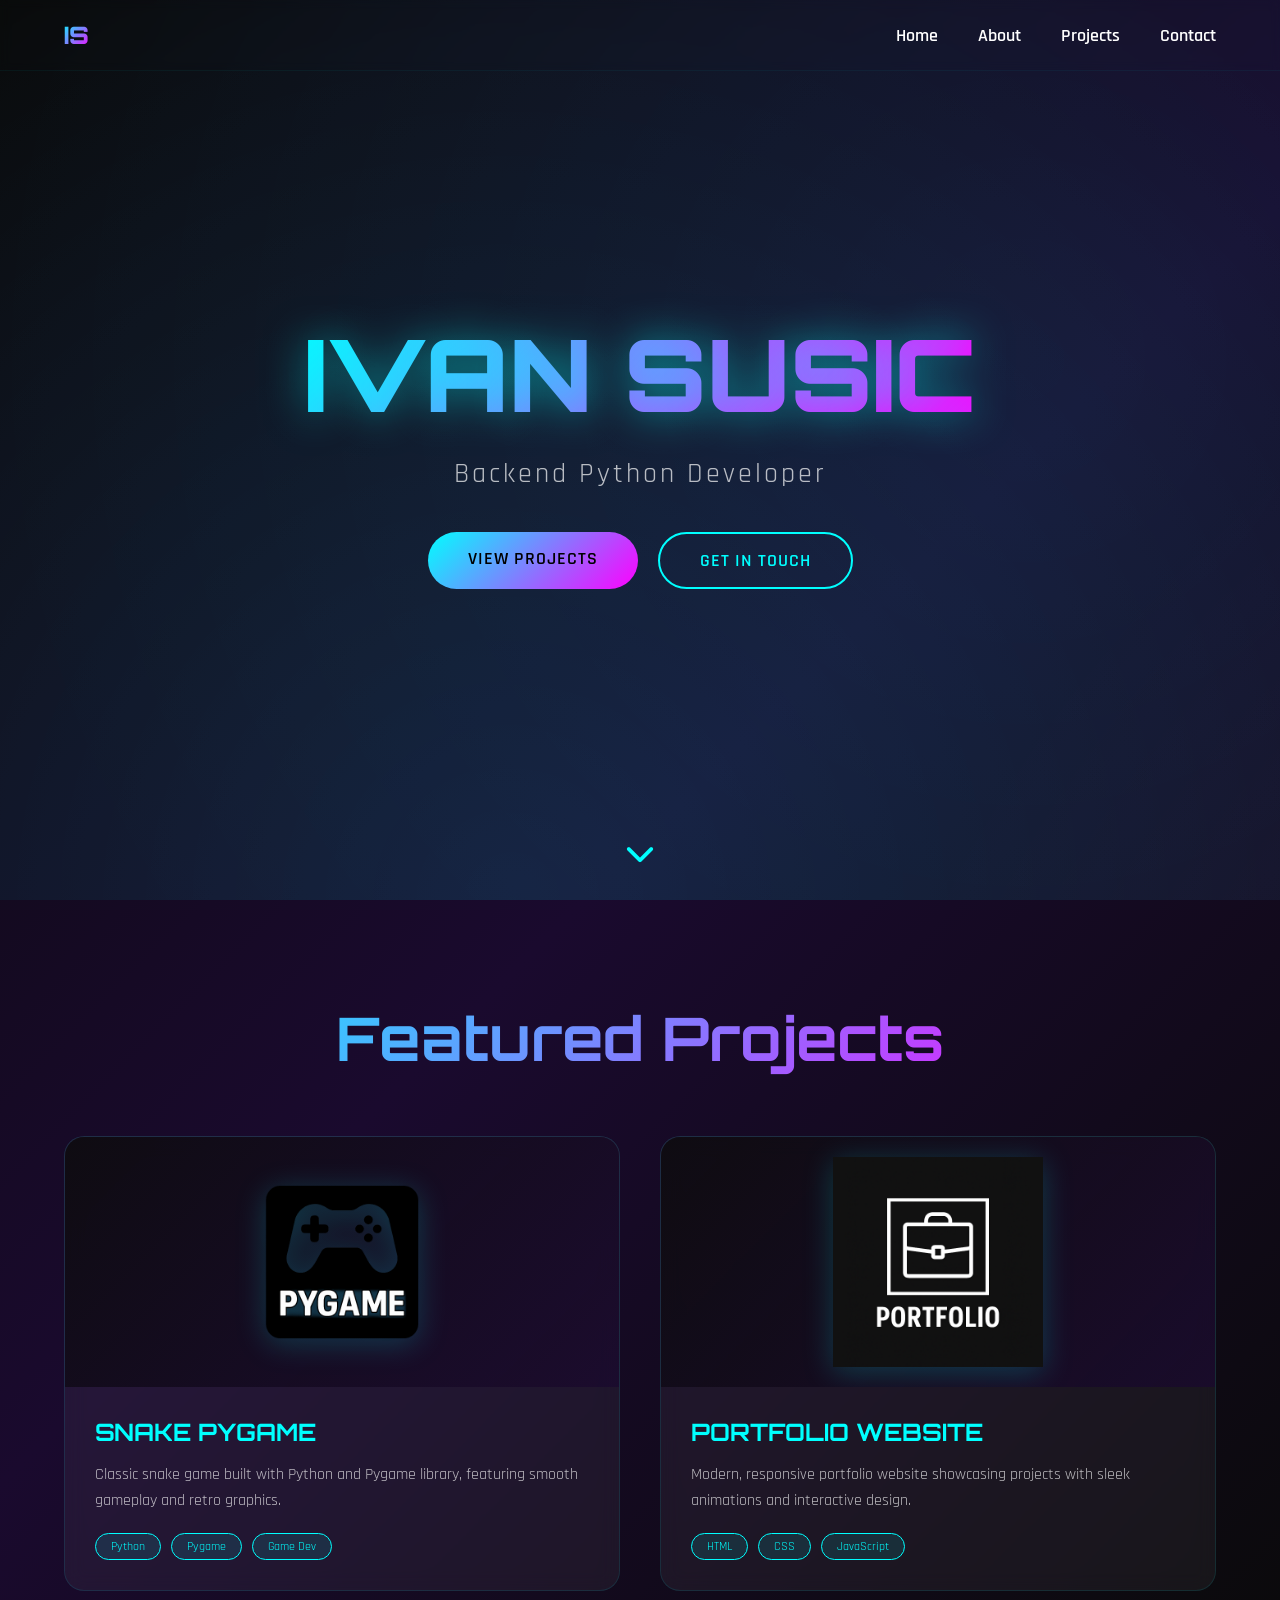
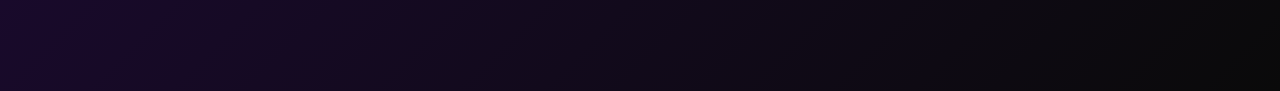
==== commit 492e1a51: "N" ====
--- a/index.html
+++ b/index.html
@@ -55,7 +55,9 @@
     <h2 class="section-title">Featured Projects</h2>
     <div class="projects-grid">
       <div class="project-card">
-        <img src="slike/pygame_3.png" alt="Snake Game" class="project-image" onerror="this.style.background='linear-gradient(135deg, #667eea 0%, #764ba2 100%)'">
+        <div class="project-image-container">
+          <img src="slike/pygame_3.png" alt="Snake Game" class="project-image" onerror="this.style.background='linear-gradient(135deg, #667eea 0%, #764ba2 100%)'">
+        </div>
         <div class="project-info">
           <h3>SNAKE PYGAME</h3>
           <p>Classic snake game built with Python and Pygame library, featuring smooth gameplay and retro graphics.</p>
@@ -67,7 +69,9 @@
         </div>
       </div>
       <div class="project-card">
-        <img src="slike/projekt_2.png" alt="Portfolio Website" class="project-image" onerror="this.style.background='linear-gradient(135deg, #f093fb 0%, #f5576c 100%)'">
+        <div class="project-image-container">
+          <img src="slike/projekt_2.png" alt="Portfolio Website" class="project-image" onerror="this.style.background='linear-gradient(135deg, #f093fb 0%, #f5576c 100%)'">
+        </div>
         <div class="project-info">
           <h3>PORTFOLIO WEBSITE</h3>
           <p>Modern, responsive portfolio website showcasing projects with sleek animations and interactive design.</p>
--- a/style.css
+++ b/style.css
@@ -327,6 +327,8 @@
   transition: all 0.5s ease;
   position: relative;
   backdrop-filter: blur(10px);
+  display: flex;
+  flex-direction: column;
 }
 
 .project-card::before {
@@ -338,6 +340,7 @@
   height: 100%;
   background: linear-gradient(90deg, transparent, rgba(0, 255, 255, 0.1), transparent);
   transition: left 0.6s ease;
+  z-index: 1;
 }
 
 .project-card:hover::before {
@@ -350,19 +353,35 @@
   box-shadow: 0 20px 60px rgba(0, 255, 255, 0.4);
 }
 
+/* FIKSIRANJE SLIKA - NOVI DIO */
+.project-image-container {
+  width: 100%;
+  height: 250px;
+  display: flex;
+  align-items: center;
+  justify-content: center;
+  background: linear-gradient(135deg, rgba(10, 10, 10, 0.8), rgba(26, 10, 46, 0.8));
+  padding: 20px;
+  overflow: hidden;
+}
+
 .project-image {
   width: 100%;
-  height: 250px;
-  object-fit: cover;
+  height: 100%;
+  object-fit: contain;
   transition: transform 0.5s ease;
+  filter: drop-shadow(0 5px 15px rgba(0, 255, 255, 0.2));
 }
 
 .project-card:hover .project-image {
-  transform: scale(1.1);
+  transform: scale(1.05);
 }
 
 .project-info {
   padding: 30px;
+  flex: 1;
+  display: flex;
+  flex-direction: column;
 }
 
 .project-info h3 {
@@ -376,12 +395,14 @@
   color: rgba(255, 255, 255, 0.7);
   line-height: 1.6;
   margin-bottom: 20px;
+  flex: 1;
 }
 
 .project-tags {
   display: flex;
   gap: 10px;
   flex-wrap: wrap;
+  margin-top: auto;
 }
 
 .tag {
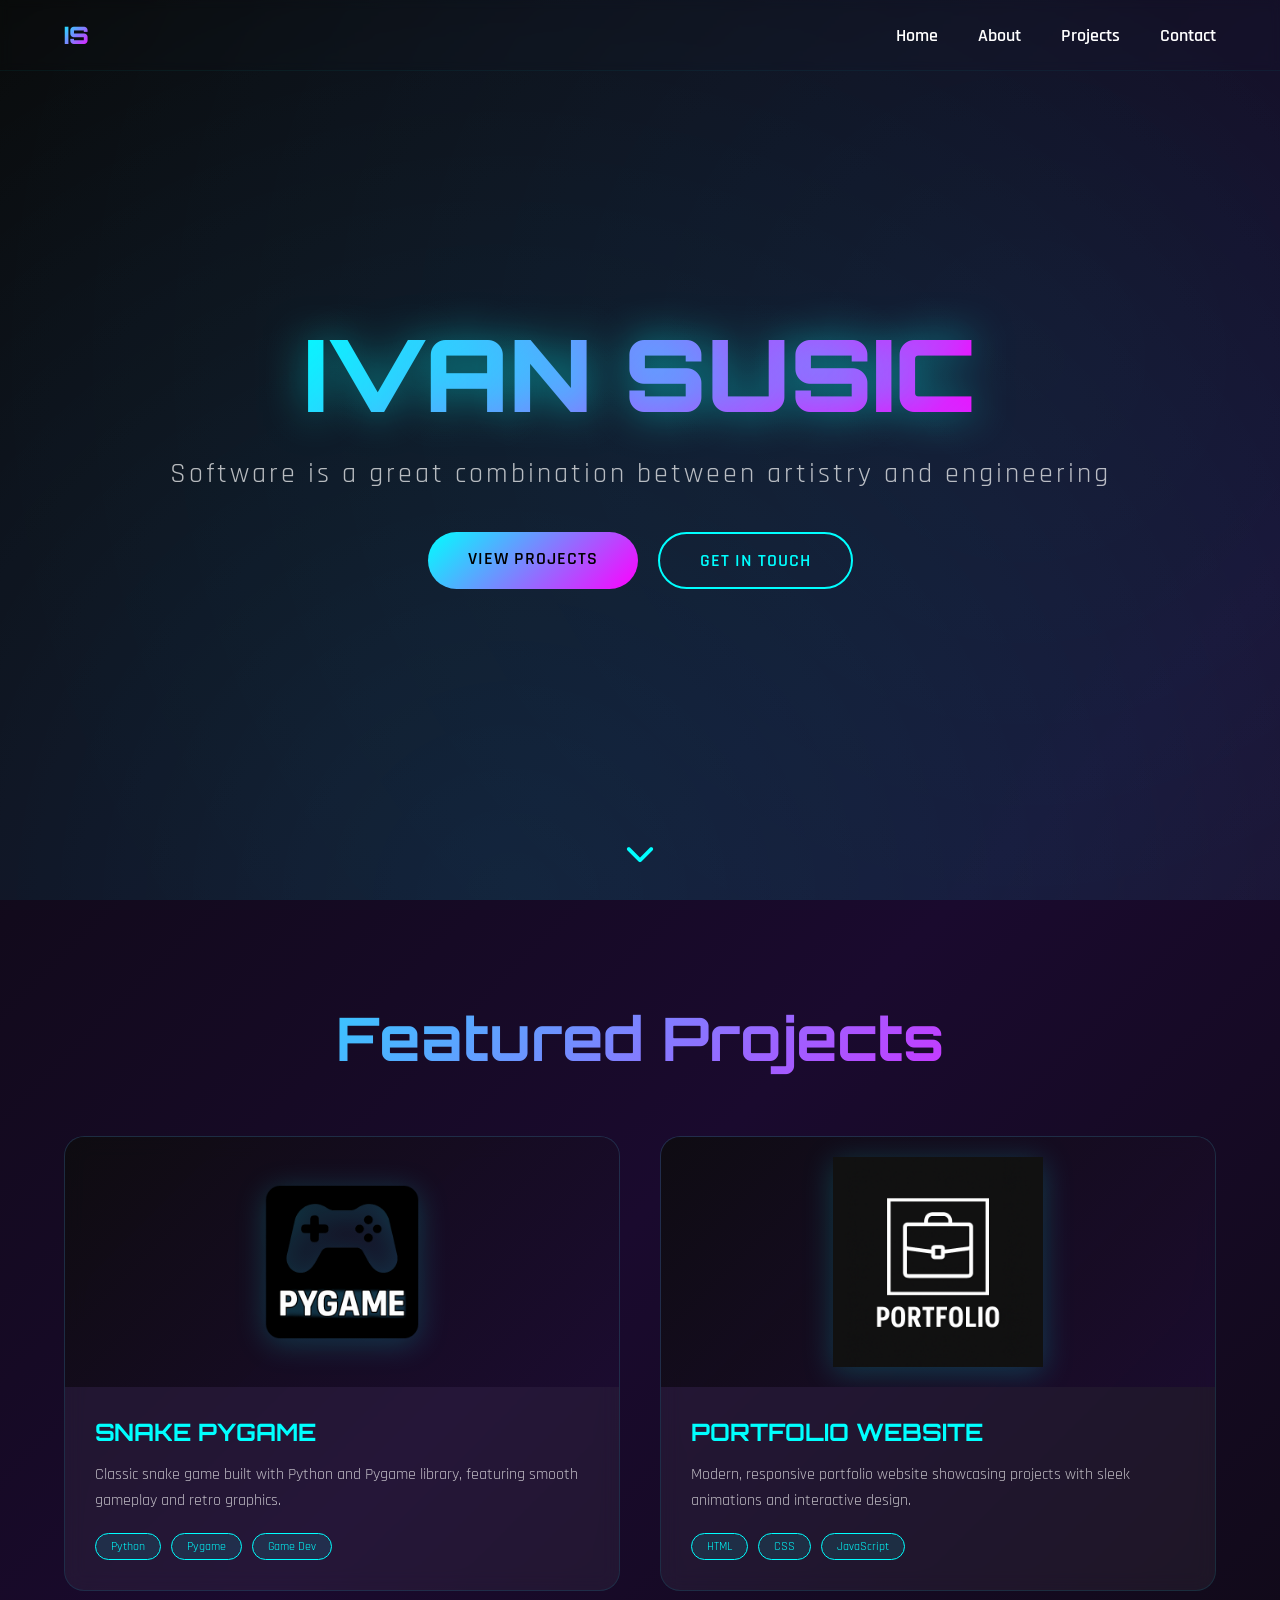
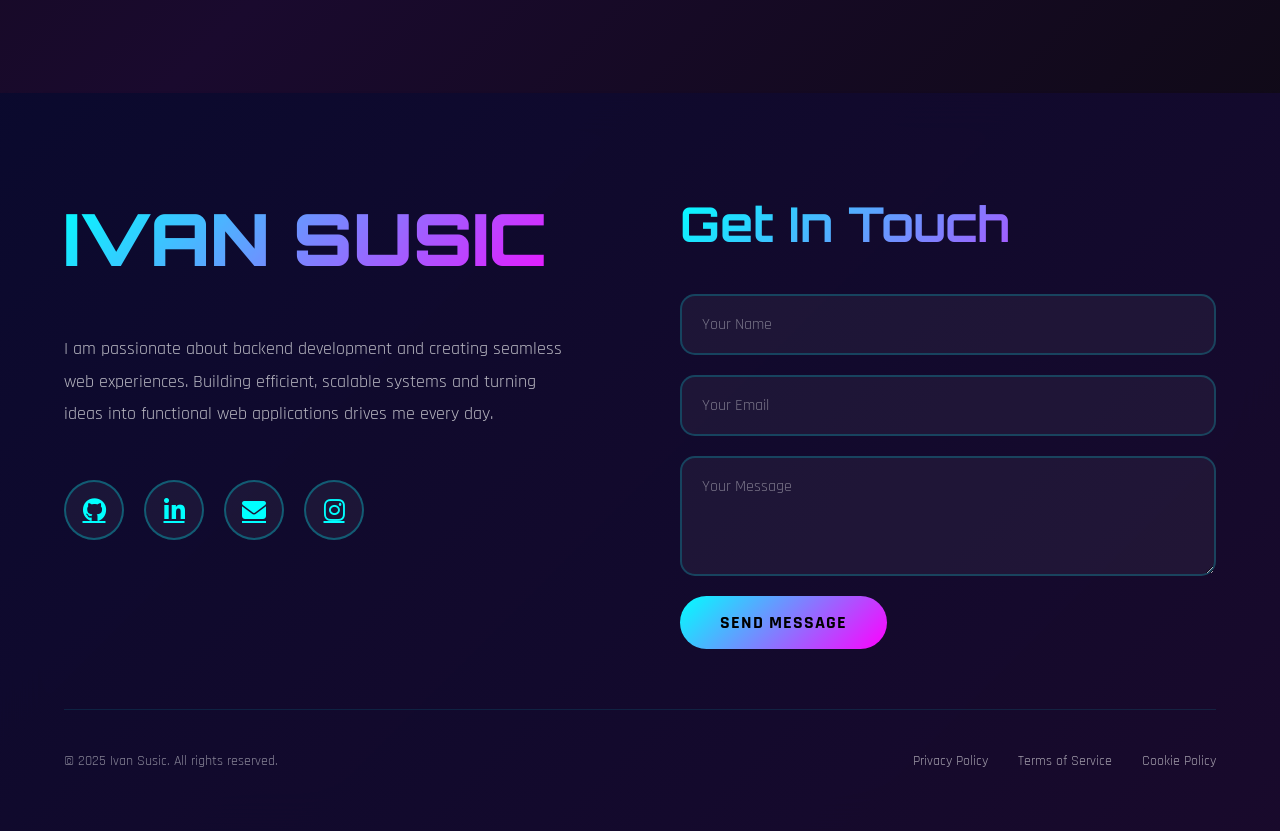
==== commit 3c7eb0b0: "Dodan footer" ====
--- a/index.html
+++ b/index.html
@@ -31,7 +31,7 @@
   <!-- Hero Section -->
   <section class="hero" id="hero">
     <h1 class="fade-in">IVAN SUSIC</h1>
-    <p class="fade-in" style="animation-delay: 0.2s;">Backend Python Developer</p>
+    <p class="fade-in" style="animation-delay: 0.2s;">Software is a great combination between artistry and engineering</p>
     <div class="cta-buttons fade-in" style="animation-delay: 0.4s;">
       <a href="#projects" class="btn btn-primary">View Projects</a>
       <a href="#" class="btn btn-secondary contact-link">Get In Touch</a>
@@ -49,7 +49,13 @@
       <p>Hi! My name is Ivan Susic, and I'm currently a second-year university student with a strong passion for programming and building my own applications. So far, I've completed two projects: this portfolio website and a game I developed using Python and the Pygame library. I'm genuinely fascinated by programming, creating software from scratch, and solving challenging problems. Lately, I've been especially interested in machine learning and AI, exploring how intelligent systems can learn, adapt, and improve. In my free time, I enjoy experimenting with new technologies, learning frameworks, and constantly improving my skills to bring innovative ideas to life. I'm excited to continue developing my knowledge, building projects that combine creativity and functionality, and exploring opportunities to contribute to real-world applications.</p>
     </div>
   </section>
-
+  <div class="projects-bg-color">
+  
+    <div class="bg-color">
+      
+    </div>
+  </div>
+    
   <!-- Projects Section -->
   <section class="projects" id="projects">
     <h2 class="section-title">Featured Projects</h2>
@@ -104,6 +110,48 @@
     </div>
   </section>
 
+  <footer class="footer">
+  <div class="footer-container">
+    
+    <!-- Left Side -->
+    <div class="footer-left">
+      <h2 class="footer-logo">IVAN SUSIC</h2>
+      <p class="footer-description">
+        I am passionate about backend development and creating seamless web experiences. Building efficient, 
+        scalable systems and turning ideas into functional web applications drives me every day.
+      </p>
+      <div class="footer-social">
+        <a href="#" aria-label="GitHub"><i class="fab fa-github"></i></a>
+        <a href="#" aria-label="LinkedIn"><i class="fab fa-linkedin-in"></i></a>
+        <a href="#" aria-label="Email"><i class="fas fa-envelope"></i></a>
+        <a href="#" aria-label="Instagram"><i class="fab fa-instagram"></i></a>
+      </div>
+    </div>
+
+    <!-- Right Side - Contact Form -->
+    <div class="footer-right">
+      <h3 class="contact-info">Get In Touch</h3>
+      <form class="kontakt-div">
+        <input type="text" class="name" placeholder="Your Name" required>
+        <input type="email" class="email" placeholder="Your Email" required>
+        <textarea class="textarea" placeholder="Your Message" required></textarea>
+        <button type="submit" class="submit-btn">Send Message</button>
+      </form>
+    </div>
+
+  </div>
+
+  <!-- Footer Bottom -->
+  <div class="footer-bottom">
+    <p class="footer-copyright">© 2025 Ivan Susic. All rights reserved.</p>
+    <ul class="footer-links">
+      <li><a href="#privacy">Privacy Policy</a></li>
+      <li><a href="#terms">Terms of Service</a></li>
+      <li><a href="#cookies">Cookie Policy</a></li>
+    </ul>
+  </div>
+</footer>
+
   <script src="script.js"></script>
 </body>
 </html>
--- a/style.css
+++ b/style.css
@@ -43,7 +43,7 @@
     radial-gradient(circle at 20% 50%, rgba(0, 255, 255, 0.1) 0%, transparent 50%),
     radial-gradient(circle at 80% 80%, rgba(255, 0, 255, 0.1) 0%, transparent 50%),
     radial-gradient(circle at 40% 20%, rgba(0, 255, 255, 0.05) 0%, transparent 50%);
-  animation: bgMove 20s ease-in-out infinite;
+  animation: bgMove 5s ease-in-out infinite;
 }
 
 @keyframes bgMove {
@@ -69,7 +69,7 @@
 
 nav.scrolled {
   padding: 15px 5%;
-  background: rgba(0, 0, 0, 0.7); /* Malo tamnija samo kad skroluješ */
+
   backdrop-filter: blur(10px);
 }
 
@@ -252,11 +252,10 @@
   height: 100%;
   background: rgba(0, 0, 0, 0.95);
   backdrop-filter: blur(10px);
-  z-index: 999;
+  z-index: 2000; /* 🔼 povecaj sloj da bude iznad svega */
   justify-content: center;
   align-items: center;
-  opacity: 0;
-  transition: opacity 0.3s ease;
+  opacity: 1; /* privremeno za test */
 }
 
 .about-section.active {
@@ -281,18 +280,21 @@
 }
 
 .close-btn {
-  position: absolute;
+  position: fixed; /* 🔼 fiksiraj da ne zavisi od .about-content */
   top: 30px;
   right: 30px;
   font-size: 40px;
-  color: var(--primary);
+  color: #00ffff; /* direktno umjesto varijable, da testiraš */
   cursor: pointer;
-  transition: transform 0.3s ease;
+  z-index: 3000; /* 🔼 iznad svih drugih elemenata */
+  background: none;
 }
 
 .close-btn:hover {
   transform: rotate(90deg);
 }
+
+
 
 /* Projects Section */
 .projects {
@@ -413,7 +415,333 @@
   font-size: 12px;
   color: var(--primary);
 }
-
+/* Footer section */
+.footer{
+  background: linear-gradient(135deg, rgba(10, 10, 46, 0.95), rgba(26, 10, 46, 0.95));
+  backdrop-filter: blur(20px);
+  padding: 100px 5% 60px 5%;
+  border-top: 2px solid transparent;
+  background-clip: padding-box;
+  position: relative;
+  width: 100%;
+  box-sizing: border-box;
+  overflow: hidden;
+}
+
+.footer::before {
+  content: '';
+  position: absolute;
+  top: -2px;
+  left: 0;
+  width: 100%;
+  height: 2px;
+  background: linear-gradient(90deg, transparent, var(--primary), var(--secondary), transparent);
+  animation: borderGlow 3s ease-in-out infinite;
+}
+
+.footer::after {
+  content: '';
+  position: absolute;
+  top: 0;
+  left: -100%;
+  width: 100%;
+  height: 100%;
+  background: linear-gradient(90deg, transparent, rgba(0, 255, 255, 0.05), transparent);
+  animation: footerShine 8s ease-in-out infinite;
+}
+
+@keyframes borderGlow {
+  0%, 100% { opacity: 0.5; }
+  50% { opacity: 1; }
+}
+
+@keyframes footerShine {
+  0% { left: -100%; }
+  50%, 100% { left: 200%; }
+}
+
+.footer-container {
+  max-width: 1400px;
+  margin: 0 auto;
+  display: grid;
+  grid-template-columns: 1fr 1fr;
+  gap: 80px;
+  position: relative;
+  z-index: 1;
+  margin-bottom: 60px;
+}
+
+.footer-left {
+  display: flex;
+  flex-direction: column;
+  gap: 30px;
+}
+
+.footer-logo {
+  font-family: 'Orbitron', sans-serif;
+  font-size: clamp(36px, 6vw, 72px);
+  font-weight: 900;
+  background: linear-gradient(135deg, var(--primary), var(--secondary));
+  -webkit-background-clip: text;
+  -webkit-text-fill-color: transparent;
+  background-clip: text;
+  margin-bottom: 20px;
+  animation: textPulse 3s ease-in-out infinite;
+}
+
+@keyframes textPulse {
+  0%, 100% { filter: drop-shadow(0 0 10px rgba(0, 255, 255, 0.5)); }
+  50% { filter: drop-shadow(0 0 20px rgba(0, 255, 255, 0.8)); }
+}
+
+.footer-description {
+  font-size: 18px;
+  color: rgba(255, 255, 255, 0.7);
+  line-height: 1.8;
+  max-width: 500px;
+}
+
+.footer-social {
+  display: flex;
+  gap: 20px;
+  margin-top: 20px;
+}
+
+.footer-social a {
+  width: 60px;
+  height: 60px;
+  display: flex;
+  align-items: center;
+  justify-content: center;
+  background: var(--card-bg);
+  border: 2px solid rgba(0, 255, 255, 0.3);
+  border-radius: 50%;
+  color: var(--primary);
+  font-size: 24px;
+  transition: all 0.4s ease;
+  position: relative;
+  overflow: hidden;
+}
+
+.footer-social a::before {
+  content: '';
+  position: absolute;
+  top: 50%;
+  left: 50%;
+  width: 0;
+  height: 0;
+  border-radius: 50%;
+  background: var(--primary);
+  transition: all 0.5s ease;
+  transform: translate(-50%, -50%);
+}
+
+.footer-social a:hover::before {
+  width: 100%;
+  height: 100%;
+}
+
+.footer-social a:hover {
+  border-color: var(--primary);
+  transform: translateY(-5px) rotate(360deg);
+  box-shadow: 0 10px 30px rgba(0, 255, 255, 0.5);
+}
+
+.footer-social a i {
+  position: relative;
+  z-index: 1;
+  transition: color 0.3s ease;
+}
+
+.footer-social a:hover i {
+  color: #000;
+}
+
+.footer-right {
+  display: flex;
+  flex-direction: column;
+  gap: 20px;
+}
+
+.contact-info{
+  font-family: 'Orbitron', sans-serif;
+  font-size: clamp(28px, 4vw, 48px);
+  background: linear-gradient(135deg, var(--primary), var(--secondary));
+  -webkit-background-clip: text;
+  -webkit-text-fill-color: transparent;
+  background-clip: text;
+  margin-bottom: 20px;
+}
+
+.kontakt-div{
+  display: flex;
+  flex-direction: column;
+  gap: 20px;
+}
+
+.email, .name{
+  background: var(--card-bg);
+  border: 2px solid rgba(0, 255, 255, 0.2);
+  border-radius: 15px;
+  padding: 18px 20px;
+  font-size: 16px;
+  font-family: 'Rajdhani', sans-serif;
+  color: #fff;
+  min-height: 50px;
+  width: 100%;
+  box-sizing: border-box;
+  transition: all 0.4s ease;
+  position: relative;
+  overflow: hidden;
+}
+
+.email::before, .name::before, .textarea::before {
+  content: '';
+  position: absolute;
+  top: 0;
+  left: -100%;
+  width: 100%;
+  height: 100%;
+  background: linear-gradient(90deg, transparent, rgba(0, 255, 255, 0.1), transparent);
+  transition: left 0.6s ease;
+}
+
+.email:focus, .name:focus {
+  outline: none;
+  border-color: var(--primary);
+  background: rgba(0, 255, 255, 0.05);
+  box-shadow: 0 0 25px rgba(0, 255, 255, 0.3);
+  transform: translateY(-2px);
+}
+
+.email:focus::before, .name:focus::before, .textarea:focus::before {
+  left: 100%;
+}
+
+.textarea{
+  background: var(--card-bg);
+  border: 2px solid rgba(0, 255, 255, 0.2);
+  border-radius: 15px;
+  padding: 18px 20px;
+  font-size: 16px;
+  font-family: 'Rajdhani', sans-serif;
+  color: #fff;
+  min-height: 120px;
+  width: 100%;
+  resize: vertical;
+  box-sizing: border-box;
+  transition: all 0.4s ease;
+  position: relative;
+  overflow: hidden;
+}
+
+.textarea:focus {
+  outline: none;
+  border-color: var(--primary);
+  background: rgba(0, 255, 255, 0.05);
+  box-shadow: 0 0 25px rgba(0, 255, 255, 0.3);
+  transform: translateY(-2px);
+  min-height: 200px;
+}
+
+.email::placeholder, .name::placeholder, .textarea::placeholder {
+  color: rgba(255, 255, 255, 0.4);
+  transition: color 0.3s ease;
+}
+
+.email:focus::placeholder, .name:focus::placeholder, .textarea:focus::placeholder {
+  color: rgba(0, 255, 255, 0.6);
+}
+
+.submit-btn {
+  padding: 15px 40px;
+  background: linear-gradient(135deg, var(--primary), var(--secondary));
+  border: none;
+  border-radius: 50px;
+  color: #000;
+  font-size: 18px;
+  font-weight: 700;
+  font-family: 'Rajdhani', sans-serif;
+  cursor: pointer;
+  transition: all 0.4s ease;
+  position: relative;
+  overflow: hidden;
+  text-transform: uppercase;
+  letter-spacing: 1px;
+  align-self: flex-start;
+}
+
+.submit-btn::before {
+  content: '';
+  position: absolute;
+  top: 0;
+  left: -100%;
+  width: 100%;
+  height: 100%;
+  background: rgba(255, 255, 255, 0.3);
+  transition: left 0.5s ease;
+}
+
+.submit-btn:hover::before {
+  left: 100%;
+}
+
+.submit-btn:hover {
+  transform: translateY(-3px);
+  box-shadow: 0 10px 30px rgba(0, 255, 255, 0.5);
+}
+
+.footer-bottom {
+  max-width: 1400px;
+  margin: 0 auto;
+  padding-top: 40px;
+  border-top: 1px solid rgba(0, 255, 255, 0.1);
+  display: flex;
+  justify-content: space-between;
+  align-items: center;
+  position: relative;
+  z-index: 1;
+  flex-wrap: wrap;
+  gap: 20px;
+}
+
+.footer-copyright {
+  color: rgba(255, 255, 255, 0.5);
+  font-size: 14px;
+}
+
+.footer-links {
+  display: flex;
+  gap: 30px;
+  list-style: none;
+}
+
+.footer-links a {
+  color: rgba(255, 255, 255, 0.6);
+  text-decoration: none;
+  font-size: 14px;
+  transition: all 0.3s ease;
+  position: relative;
+}
+
+.footer-links a::after {
+  content: '';
+  position: absolute;
+  bottom: -3px;
+  left: 0;
+  width: 0;
+  height: 1px;
+  background: var(--primary);
+  transition: width 0.3s ease;
+}
+
+.footer-links a:hover {
+  color: var(--primary);
+}
+
+.footer-links a:hover::after {
+  width: 100%;
+}
 /* Contact Section */
 .contact-section {
   padding: 100px 5%;
@@ -425,7 +753,7 @@
   height: 100%;
   background: rgba(0, 0, 0, 0.95);
   backdrop-filter: blur(10px);
-  z-index: 999;
+  z-index:2000;
   justify-content: center;
   align-items: center;
   opacity: 0;
@@ -478,6 +806,335 @@
 
 /* Responsive Design */
 @media (max-width: 768px) {
+  /* Footer section */
+.footer{
+  background: linear-gradient(135deg, rgba(10, 10, 46, 0.95), rgba(26, 10, 46, 0.95));
+  backdrop-filter: blur(20px);
+  padding: 100px 5% 60px 5%;
+  border-top: 2px solid transparent;
+  background-clip: padding-box;
+  position: relative;
+  width: 100%;
+  box-sizing: border-box;
+  overflow: hidden;
+  display: flex;
+  
+}
+
+.footer::before {
+  content: '';
+  position: absolute;
+  top: -2px;
+  left: 0;
+  width: 100%;
+  height: 2px;
+  background: linear-gradient(90deg, transparent, var(--primary), var(--secondary), transparent);
+  animation: borderGlow 3s ease-in-out infinite;
+}
+
+.footer::after {
+  content: '';
+  position: absolute;
+  top: 0;
+  left: -100%;
+  width: 100%;
+  height: 100%;
+  background: linear-gradient(90deg, transparent, rgba(0, 255, 255, 0.05), transparent);
+  animation: footerShine 8s ease-in-out infinite;
+}
+
+@keyframes borderGlow {
+  0%, 100% { opacity: 0.5; }
+  50% { opacity: 1; }
+}
+
+@keyframes footerShine {
+  0% { left: -100%; }
+  50%, 100% { left: 200%; }
+}
+
+.footer-container {
+  max-width: 1400px;
+  margin: 0 auto;
+  display: grid;
+  grid-template-columns: 1fr 1fr;
+  gap: 80px;
+  position: relative;
+  z-index: 1;
+  margin-bottom: 60px;
+}
+
+.footer-left {
+  display: flex;
+  flex-direction: column;
+  gap: 30px;
+}
+
+.footer-logo {
+  font-family: 'Orbitron', sans-serif;
+  font-size: clamp(36px, 6vw, 72px);
+  font-weight: 900;
+  background: linear-gradient(135deg, var(--primary), var(--secondary));
+  -webkit-background-clip: text;
+  -webkit-text-fill-color: transparent;
+  background-clip: text;
+  margin-bottom: 20px;
+  animation: textPulse 3s ease-in-out infinite;
+}
+
+@keyframes textPulse {
+  0%, 100% { filter: drop-shadow(0 0 10px rgba(0, 255, 255, 0.5)); }
+  50% { filter: drop-shadow(0 0 20px rgba(0, 255, 255, 0.8)); }
+}
+
+.footer-description {
+  font-size: 18px;
+  color: rgba(255, 255, 255, 0.7);
+  line-height: 1.8;
+  max-width: 500px;
+}
+
+.footer-social {
+  display: flex;
+  gap: 20px;
+  margin-top: 20px;
+}
+
+.footer-social a {
+  width: 60px;
+  height: 60px;
+  display: flex;
+  align-items: center;
+  justify-content: center;
+  background: var(--card-bg);
+  border: 2px solid rgba(0, 255, 255, 0.3);
+  border-radius: 50%;
+  color: var(--primary);
+  font-size: 24px;
+  transition: all 0.4s ease;
+  position: relative;
+  overflow: hidden;
+}
+
+.footer-social a::before {
+  content: '';
+  position: absolute;
+  top: 50%;
+  left: 50%;
+  width: 0;
+  height: 0;
+  border-radius: 50%;
+  background: var(--primary);
+  transition: all 0.5s ease;
+  transform: translate(-50%, -50%);
+}
+
+.footer-social a:hover::before {
+  width: 100%;
+  height: 100%;
+}
+
+.footer-social a:hover {
+  border-color: var(--primary);
+  transform: translateY(-5px) rotate(360deg);
+  box-shadow: 0 10px 30px rgba(0, 255, 255, 0.5);
+}
+
+.footer-social a i {
+  position: relative;
+  z-index: 1;
+  transition: color 0.3s ease;
+}
+
+.footer-social a:hover i {
+  color: #000;
+}
+
+.footer-right {
+  display: flex;
+  flex-direction: column;
+  gap: 20px;
+}
+
+.contact-info{
+  font-family: 'Orbitron', sans-serif;
+  font-size: clamp(28px, 4vw, 48px);
+  background: linear-gradient(135deg, var(--primary), var(--secondary));
+  -webkit-background-clip: text;
+  -webkit-text-fill-color: transparent;
+  background-clip: text;
+  margin-bottom: 20px;
+}
+
+.kontakt-div{
+  display: flex;
+  flex-direction: column;
+  gap: 20px;
+}
+
+.email, .name{
+  background: var(--card-bg);
+  border: 2px solid rgba(0, 255, 255, 0.2);
+  border-radius: 15px;
+  padding: 18px 20px;
+  font-size: 16px;
+  font-family: 'Rajdhani', sans-serif;
+  color: #fff;
+  min-height: 50px;
+  width: 100%;
+  box-sizing: border-box;
+  transition: all 0.4s ease;
+  position: relative;
+  overflow: hidden;
+}
+
+.email::before, .name::before, .textarea::before {
+  content: '';
+  position: absolute;
+  top: 0;
+  left: -100%;
+  width: 100%;
+  height: 100%;
+  background: linear-gradient(90deg, transparent, rgba(0, 255, 255, 0.1), transparent);
+  transition: left 0.6s ease;
+}
+
+.email:focus, .name:focus {
+  outline: none;
+  border-color: var(--primary);
+  background: rgba(0, 255, 255, 0.05);
+  box-shadow: 0 0 25px rgba(0, 255, 255, 0.3);
+  transform: translateY(-2px);
+}
+
+.email:focus::before, .name:focus::before, .textarea:focus::before {
+  left: 100%;
+}
+
+.textarea{
+  background: var(--card-bg);
+  border: 2px solid rgba(0, 255, 255, 0.2);
+  border-radius: 15px;
+  padding: 18px 20px;
+  font-size: 16px;
+  font-family: 'Rajdhani', sans-serif;
+  color: #fff;
+  min-height: 120px;
+  width: 100%;
+  resize: vertical;
+  box-sizing: border-box;
+  transition: all 0.4s ease;
+  position: relative;
+  overflow: hidden;
+}
+
+.textarea:focus {
+  outline: none;
+  border-color: var(--primary);
+  background: rgba(0, 255, 255, 0.05);
+  box-shadow: 0 0 25px rgba(0, 255, 255, 0.3);
+  transform: translateY(-2px);
+  min-height: 200px;
+}
+
+.email::placeholder, .name::placeholder, .textarea::placeholder {
+  color: rgba(255, 255, 255, 0.4);
+  transition: color 0.3s ease;
+}
+
+.email:focus::placeholder, .name:focus::placeholder, .textarea:focus::placeholder {
+  color: rgba(0, 255, 255, 0.6);
+}
+
+.submit-btn {
+  padding: 15px 40px;
+  background: linear-gradient(135deg, var(--primary), var(--secondary));
+  border: none;
+  border-radius: 50px;
+  color: #000;
+  font-size: 18px;
+  font-weight: 700;
+  font-family: 'Rajdhani', sans-serif;
+  cursor: pointer;
+  transition: all 0.4s ease;
+  position: relative;
+  overflow: hidden;
+  text-transform: uppercase;
+  letter-spacing: 1px;
+  align-self: flex-start;
+}
+
+.submit-btn::before {
+  content: '';
+  position: absolute;
+  top: 0;
+  left: -100%;
+  width: 100%;
+  height: 100%;
+  background: rgba(255, 255, 255, 0.3);
+  transition: left 0.5s ease;
+}
+
+.submit-btn:hover::before {
+  left: 100%;
+}
+
+.submit-btn:hover {
+  transform: translateY(-3px);
+  box-shadow: 0 10px 30px rgba(0, 255, 255, 0.5);
+}
+
+.footer-bottom {
+  max-width: 1400px;
+  margin: 0 auto;
+  padding-top: 40px;
+  border-top: 1px solid rgba(0, 255, 255, 0.1);
+  display: flex;
+  justify-content: space-between;
+  align-items: center;
+  position: relative;
+  z-index: 1;
+  flex-wrap: wrap;
+  gap: 20px;
+}
+
+.footer-copyright {
+  color: rgba(255, 255, 255, 0.5);
+  font-size: 14px;
+}
+
+.footer-links {
+  display: flex;
+  gap: 30px;
+  list-style: none;
+}
+
+.footer-links a {
+  color: rgba(255, 255, 255, 0.6);
+  text-decoration: none;
+  font-size: 14px;
+  transition: all 0.3s ease;
+  position: relative;
+}
+
+.footer-links a::after {
+  content: '';
+  position: absolute;
+  bottom: -3px;
+  left: 0;
+  width: 0;
+  height: 1px;
+  background: var(--primary);
+  transition: width 0.3s ease;
+}
+
+.footer-links a:hover {
+  color: var(--primary);
+}
+
+.footer-links a:hover::after {
+  width: 100%;
+}
   .nav-links {
     position: fixed;
     top: 70px;
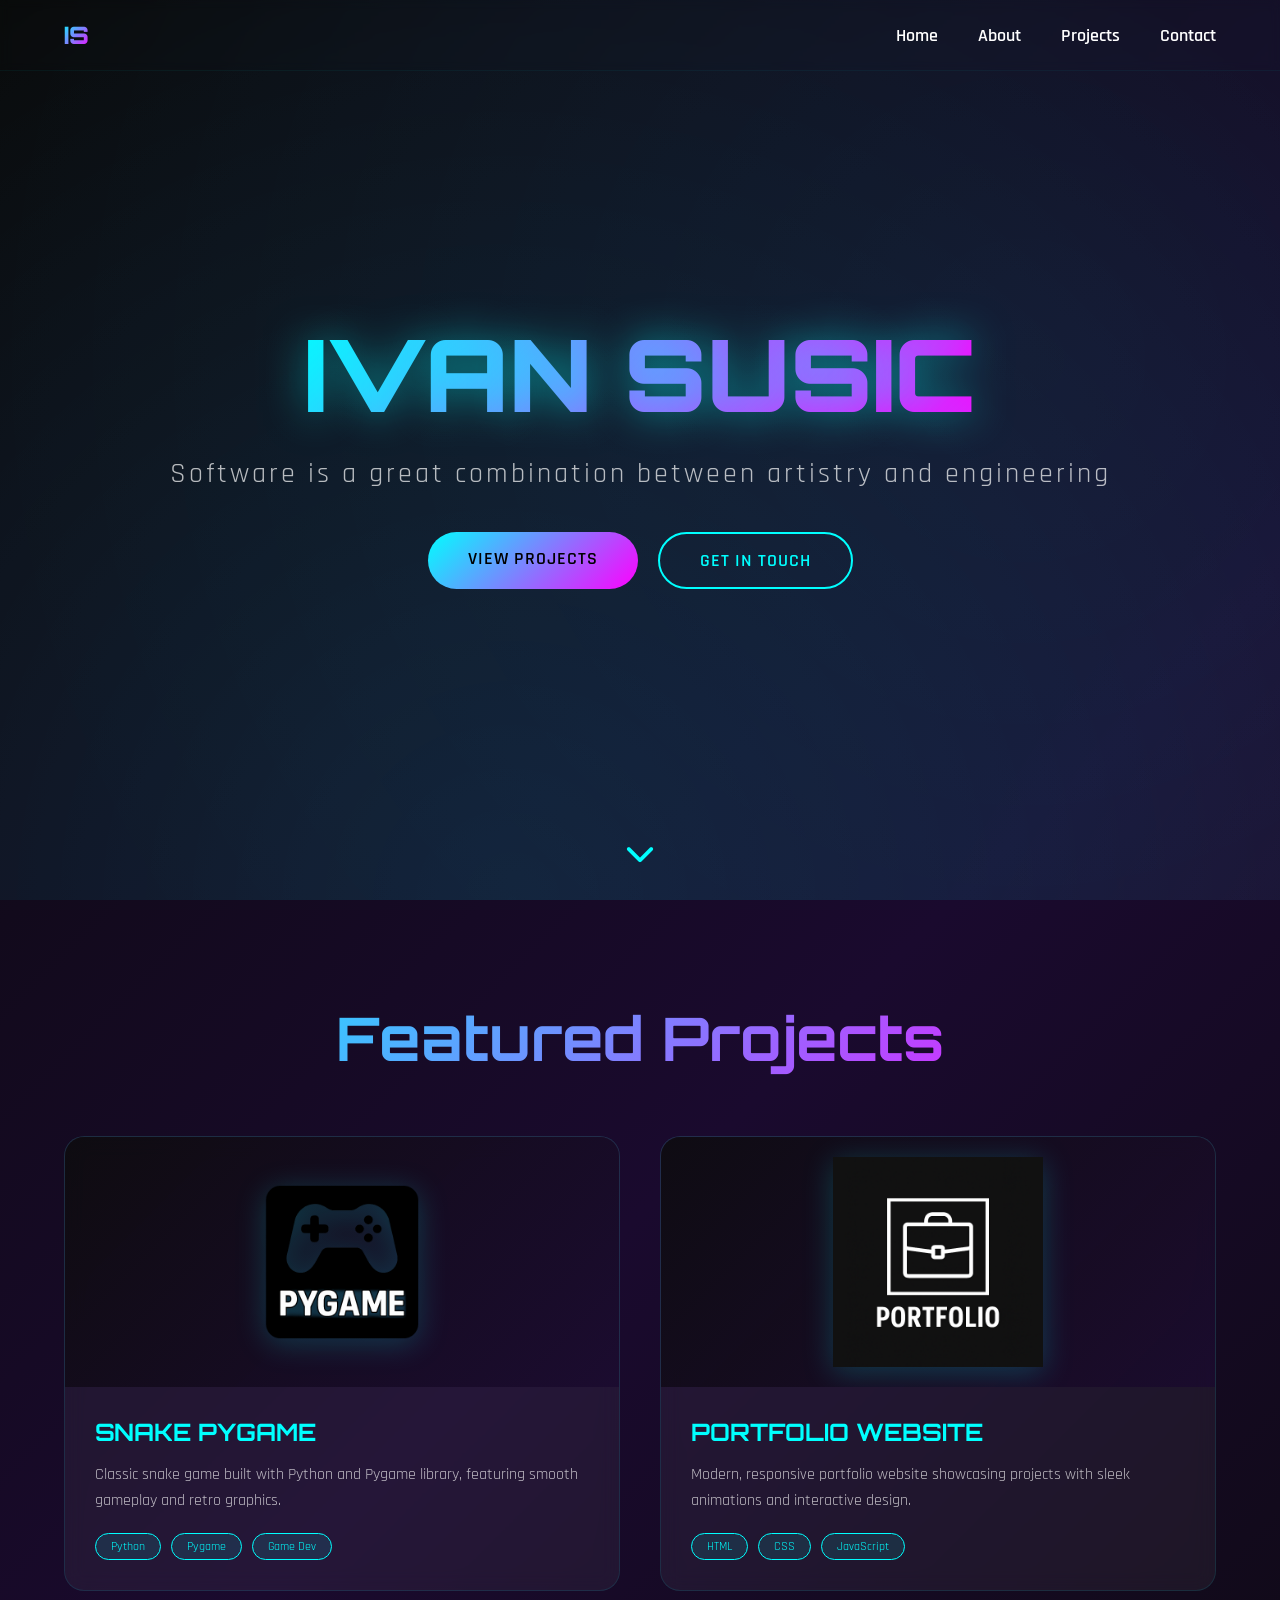
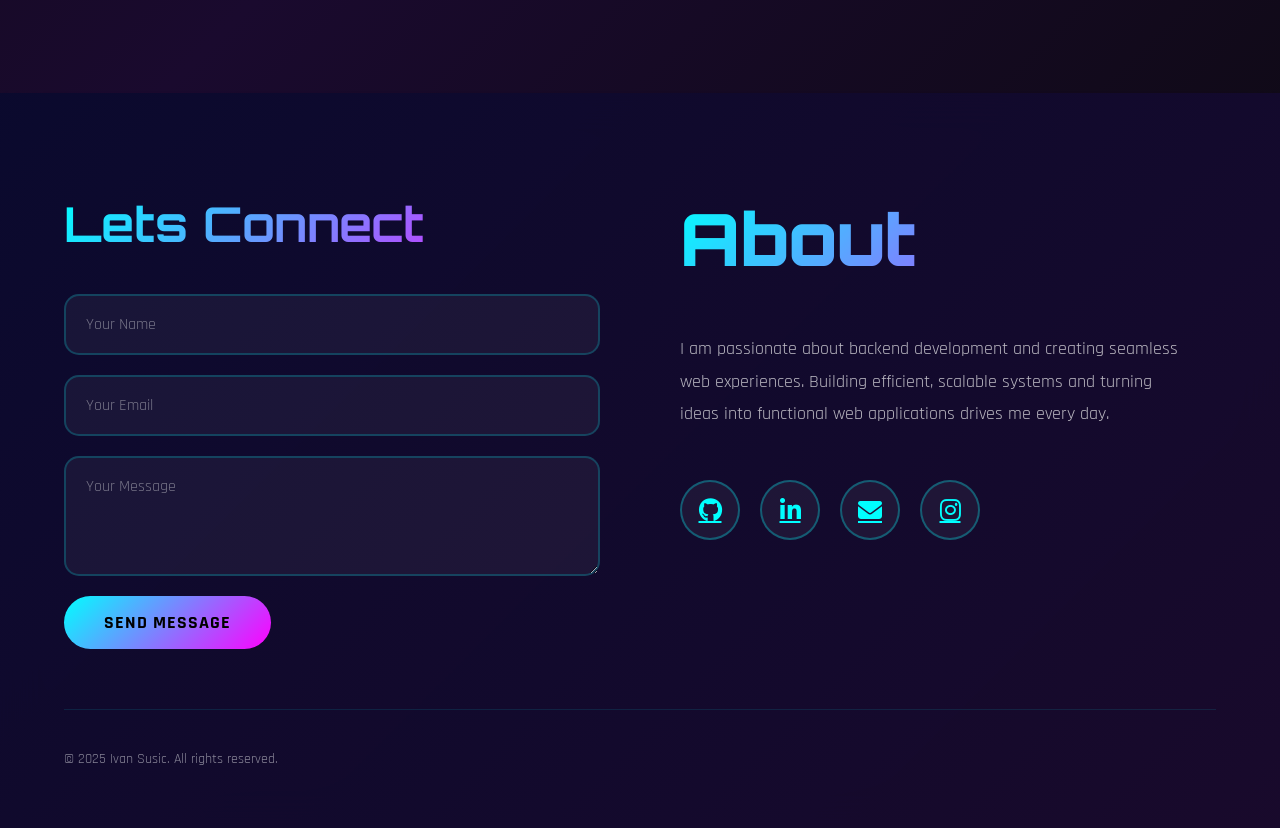
==== commit effeeda6: "Druga struktura html elemenata" ====
--- a/index.html
+++ b/index.html
@@ -113,9 +113,18 @@
   <footer class="footer">
   <div class="footer-container">
     
+    <div class="footer-right">
+      <h3 class="contact-info">Lets Connect</h3>
+      <form class="kontakt-div">
+        <input type="text" class="name" placeholder="Your Name" required>
+        <input type="email" class="email" placeholder="Your Email" required>
+        <textarea class="textarea" placeholder="Your Message" required></textarea>
+        <button type="submit" class="submit-btn">Send Message</button>
+      </form>
+    </div>
     <!-- Left Side -->
     <div class="footer-left">
-      <h2 class="footer-logo">IVAN SUSIC</h2>
+      <h2 class="footer-logo">About</h2>
       <p class="footer-description">
         I am passionate about backend development and creating seamless web experiences. Building efficient, 
         scalable systems and turning ideas into functional web applications drives me every day.
@@ -127,28 +136,12 @@
         <a href="#" aria-label="Instagram"><i class="fab fa-instagram"></i></a>
       </div>
     </div>
-
-    <!-- Right Side - Contact Form -->
-    <div class="footer-right">
-      <h3 class="contact-info">Get In Touch</h3>
-      <form class="kontakt-div">
-        <input type="text" class="name" placeholder="Your Name" required>
-        <input type="email" class="email" placeholder="Your Email" required>
-        <textarea class="textarea" placeholder="Your Message" required></textarea>
-        <button type="submit" class="submit-btn">Send Message</button>
-      </form>
-    </div>
-
   </div>
 
   <!-- Footer Bottom -->
   <div class="footer-bottom">
     <p class="footer-copyright">© 2025 Ivan Susic. All rights reserved.</p>
-    <ul class="footer-links">
-      <li><a href="#privacy">Privacy Policy</a></li>
-      <li><a href="#terms">Terms of Service</a></li>
-      <li><a href="#cookies">Cookie Policy</a></li>
-    </ul>
+    
   </div>
 </footer>
 
--- a/style.css
+++ b/style.css
@@ -807,334 +807,85 @@
 /* Responsive Design */
 @media (max-width: 768px) {
   /* Footer section */
-.footer{
-  background: linear-gradient(135deg, rgba(10, 10, 46, 0.95), rgba(26, 10, 46, 0.95));
-  backdrop-filter: blur(20px);
-  padding: 100px 5% 60px 5%;
-  border-top: 2px solid transparent;
-  background-clip: padding-box;
-  position: relative;
-  width: 100%;
-  box-sizing: border-box;
-  overflow: hidden;
-  display: flex;
-  
-}
-
-.footer::before {
-  content: '';
-  position: absolute;
-  top: -2px;
-  left: 0;
-  width: 100%;
-  height: 2px;
-  background: linear-gradient(90deg, transparent, var(--primary), var(--secondary), transparent);
-  animation: borderGlow 3s ease-in-out infinite;
-}
-
-.footer::after {
-  content: '';
-  position: absolute;
-  top: 0;
-  left: -100%;
-  width: 100%;
-  height: 100%;
-  background: linear-gradient(90deg, transparent, rgba(0, 255, 255, 0.05), transparent);
-  animation: footerShine 8s ease-in-out infinite;
-}
-
-@keyframes borderGlow {
-  0%, 100% { opacity: 0.5; }
-  50% { opacity: 1; }
-}
-
-@keyframes footerShine {
-  0% { left: -100%; }
-  50%, 100% { left: 200%; }
-}
-
-.footer-container {
-  max-width: 1400px;
-  margin: 0 auto;
-  display: grid;
-  grid-template-columns: 1fr 1fr;
-  gap: 80px;
-  position: relative;
-  z-index: 1;
-  margin-bottom: 60px;
-}
-
-.footer-left {
-  display: flex;
-  flex-direction: column;
-  gap: 30px;
-}
-
-.footer-logo {
-  font-family: 'Orbitron', sans-serif;
-  font-size: clamp(36px, 6vw, 72px);
-  font-weight: 900;
-  background: linear-gradient(135deg, var(--primary), var(--secondary));
-  -webkit-background-clip: text;
-  -webkit-text-fill-color: transparent;
-  background-clip: text;
-  margin-bottom: 20px;
-  animation: textPulse 3s ease-in-out infinite;
-}
-
-@keyframes textPulse {
-  0%, 100% { filter: drop-shadow(0 0 10px rgba(0, 255, 255, 0.5)); }
-  50% { filter: drop-shadow(0 0 20px rgba(0, 255, 255, 0.8)); }
-}
-
-.footer-description {
-  font-size: 18px;
-  color: rgba(255, 255, 255, 0.7);
-  line-height: 1.8;
-  max-width: 500px;
-}
-
-.footer-social {
-  display: flex;
-  gap: 20px;
-  margin-top: 20px;
-}
-
-.footer-social a {
-  width: 60px;
-  height: 60px;
-  display: flex;
-  align-items: center;
-  justify-content: center;
-  background: var(--card-bg);
-  border: 2px solid rgba(0, 255, 255, 0.3);
-  border-radius: 50%;
-  color: var(--primary);
-  font-size: 24px;
-  transition: all 0.4s ease;
-  position: relative;
-  overflow: hidden;
-}
-
-.footer-social a::before {
-  content: '';
-  position: absolute;
-  top: 50%;
-  left: 50%;
-  width: 0;
-  height: 0;
-  border-radius: 50%;
-  background: var(--primary);
-  transition: all 0.5s ease;
-  transform: translate(-50%, -50%);
-}
-
-.footer-social a:hover::before {
-  width: 100%;
-  height: 100%;
-}
-
-.footer-social a:hover {
-  border-color: var(--primary);
-  transform: translateY(-5px) rotate(360deg);
-  box-shadow: 0 10px 30px rgba(0, 255, 255, 0.5);
-}
-
-.footer-social a i {
-  position: relative;
-  z-index: 1;
-  transition: color 0.3s ease;
-}
-
-.footer-social a:hover i {
-  color: #000;
-}
-
-.footer-right {
-  display: flex;
-  flex-direction: column;
-  gap: 20px;
-}
-
-.contact-info{
-  font-family: 'Orbitron', sans-serif;
-  font-size: clamp(28px, 4vw, 48px);
-  background: linear-gradient(135deg, var(--primary), var(--secondary));
-  -webkit-background-clip: text;
-  -webkit-text-fill-color: transparent;
-  background-clip: text;
-  margin-bottom: 20px;
-}
-
-.kontakt-div{
-  display: flex;
-  flex-direction: column;
-  gap: 20px;
-}
-
-.email, .name{
-  background: var(--card-bg);
-  border: 2px solid rgba(0, 255, 255, 0.2);
-  border-radius: 15px;
-  padding: 18px 20px;
-  font-size: 16px;
-  font-family: 'Rajdhani', sans-serif;
-  color: #fff;
-  min-height: 50px;
-  width: 100%;
-  box-sizing: border-box;
-  transition: all 0.4s ease;
-  position: relative;
-  overflow: hidden;
-}
-
-.email::before, .name::before, .textarea::before {
-  content: '';
-  position: absolute;
-  top: 0;
-  left: -100%;
-  width: 100%;
-  height: 100%;
-  background: linear-gradient(90deg, transparent, rgba(0, 255, 255, 0.1), transparent);
-  transition: left 0.6s ease;
-}
-
-.email:focus, .name:focus {
-  outline: none;
-  border-color: var(--primary);
-  background: rgba(0, 255, 255, 0.05);
-  box-shadow: 0 0 25px rgba(0, 255, 255, 0.3);
-  transform: translateY(-2px);
-}
-
-.email:focus::before, .name:focus::before, .textarea:focus::before {
-  left: 100%;
-}
-
-.textarea{
-  background: var(--card-bg);
-  border: 2px solid rgba(0, 255, 255, 0.2);
-  border-radius: 15px;
-  padding: 18px 20px;
-  font-size: 16px;
-  font-family: 'Rajdhani', sans-serif;
-  color: #fff;
-  min-height: 120px;
-  width: 100%;
-  resize: vertical;
-  box-sizing: border-box;
-  transition: all 0.4s ease;
-  position: relative;
-  overflow: hidden;
-}
-
-.textarea:focus {
-  outline: none;
-  border-color: var(--primary);
-  background: rgba(0, 255, 255, 0.05);
-  box-shadow: 0 0 25px rgba(0, 255, 255, 0.3);
-  transform: translateY(-2px);
-  min-height: 200px;
-}
-
-.email::placeholder, .name::placeholder, .textarea::placeholder {
-  color: rgba(255, 255, 255, 0.4);
-  transition: color 0.3s ease;
-}
-
-.email:focus::placeholder, .name:focus::placeholder, .textarea:focus::placeholder {
-  color: rgba(0, 255, 255, 0.6);
-}
-
-.submit-btn {
-  padding: 15px 40px;
-  background: linear-gradient(135deg, var(--primary), var(--secondary));
-  border: none;
-  border-radius: 50px;
-  color: #000;
-  font-size: 18px;
-  font-weight: 700;
-  font-family: 'Rajdhani', sans-serif;
-  cursor: pointer;
-  transition: all 0.4s ease;
-  position: relative;
-  overflow: hidden;
-  text-transform: uppercase;
-  letter-spacing: 1px;
-  align-self: flex-start;
-}
-
-.submit-btn::before {
-  content: '';
-  position: absolute;
-  top: 0;
-  left: -100%;
-  width: 100%;
-  height: 100%;
-  background: rgba(255, 255, 255, 0.3);
-  transition: left 0.5s ease;
-}
-
-.submit-btn:hover::before {
-  left: 100%;
-}
-
-.submit-btn:hover {
-  transform: translateY(-3px);
-  box-shadow: 0 10px 30px rgba(0, 255, 255, 0.5);
-}
-
-.footer-bottom {
-  max-width: 1400px;
-  margin: 0 auto;
-  padding-top: 40px;
-  border-top: 1px solid rgba(0, 255, 255, 0.1);
-  display: flex;
-  justify-content: space-between;
-  align-items: center;
-  position: relative;
-  z-index: 1;
-  flex-wrap: wrap;
-  gap: 20px;
-}
-
-.footer-copyright {
-  color: rgba(255, 255, 255, 0.5);
-  font-size: 14px;
-}
-
-.footer-links {
-  display: flex;
-  gap: 30px;
-  list-style: none;
-}
-
-.footer-links a {
-  color: rgba(255, 255, 255, 0.6);
-  text-decoration: none;
-  font-size: 14px;
-  transition: all 0.3s ease;
-  position: relative;
-}
-
-.footer-links a::after {
-  content: '';
-  position: absolute;
-  bottom: -3px;
-  left: 0;
-  width: 0;
-  height: 1px;
-  background: var(--primary);
-  transition: width 0.3s ease;
-}
-
-.footer-links a:hover {
-  color: var(--primary);
-}
-
-.footer-links a:hover::after {
-  width: 100%;
-}
+.footer {
+    padding: 60px 20px 40px 20px;
+  }
+
+  .footer-container {
+    grid-template-columns: 1fr !important;
+    gap: 50px;
+    margin-bottom: 40px;
+  }
+
+  .footer-left {
+    text-align: center;
+    align-items: center;
+  }
+
+  .footer-logo {
+    font-size: 40px !important;
+  }
+
+  .footer-description {
+    text-align: center;
+    max-width: 100%;
+    font-size: 16px;
+  }
+
+  .footer-social {
+    justify-content: center;
+  }
+
+  .footer-social a {
+    width: 55px;
+    height: 55px;
+    font-size: 22px;
+  }
+
+  .footer-right {
+    align-items: center;
+    width: 100%;
+  }
+
+  .contact-info {
+    text-align: center;
+    font-size: 32px !important;
+  }
+
+  .kontakt-div {
+    width: 100%;
+    max-width: 100%;
+  }
+
+  .email, .name, .textarea {
+    width: 100%;
+  }
+
+  .submit-btn {
+    align-self: center !important;
+    width: 100%;
+  }
+
+  .footer-bottom {
+    flex-direction: column;
+    text-align: center;
+    padding-top: 30px;
+    gap: 15px;
+  }
+
+  .footer-links {
+    flex-wrap: wrap;
+    justify-content: center;
+    gap: 20px;
+  }
+
+  .footer-copyright {
+    order: 2;
+  }
+
+  .footer-links {
+    order: 1;
+  }
   .nav-links {
     position: fixed;
     top: 70px;
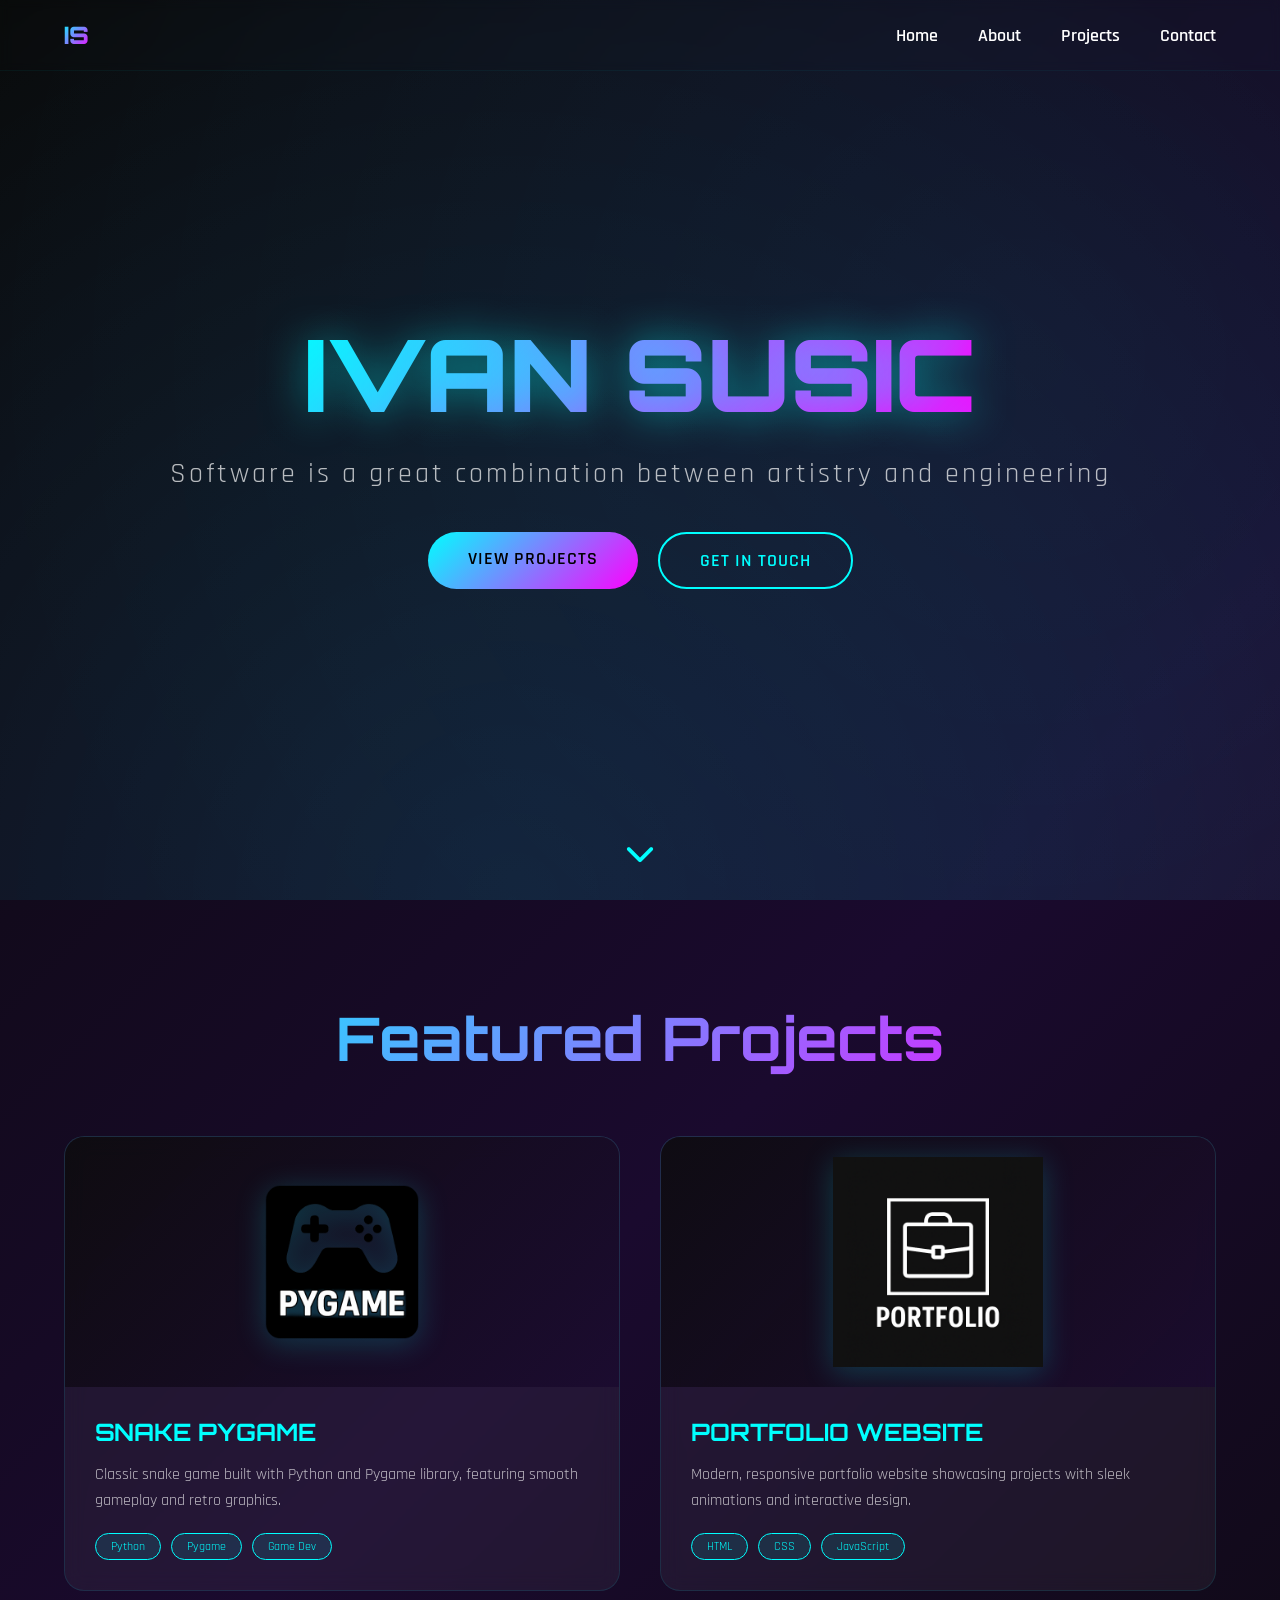
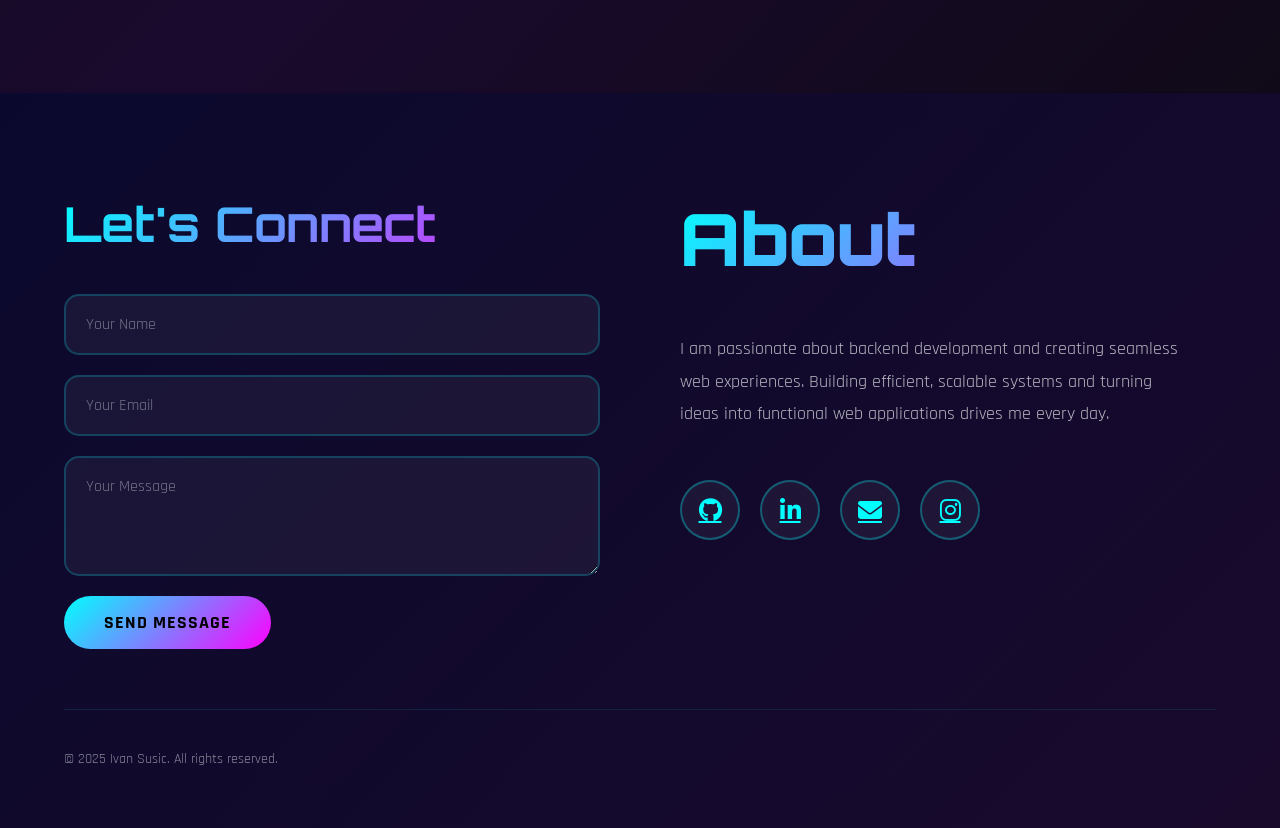
==== commit 59874c16: "Druga struktura html elemenata" ====
--- a/index.html
+++ b/index.html
@@ -114,7 +114,7 @@
   <div class="footer-container">
     
     <div class="footer-right">
-      <h3 class="contact-info">Lets Connect</h3>
+      <h3 class="contact-info">Let's Connect</h3>
       <form class="kontakt-div">
         <input type="text" class="name" placeholder="Your Name" required>
         <input type="email" class="email" placeholder="Your Email" required>
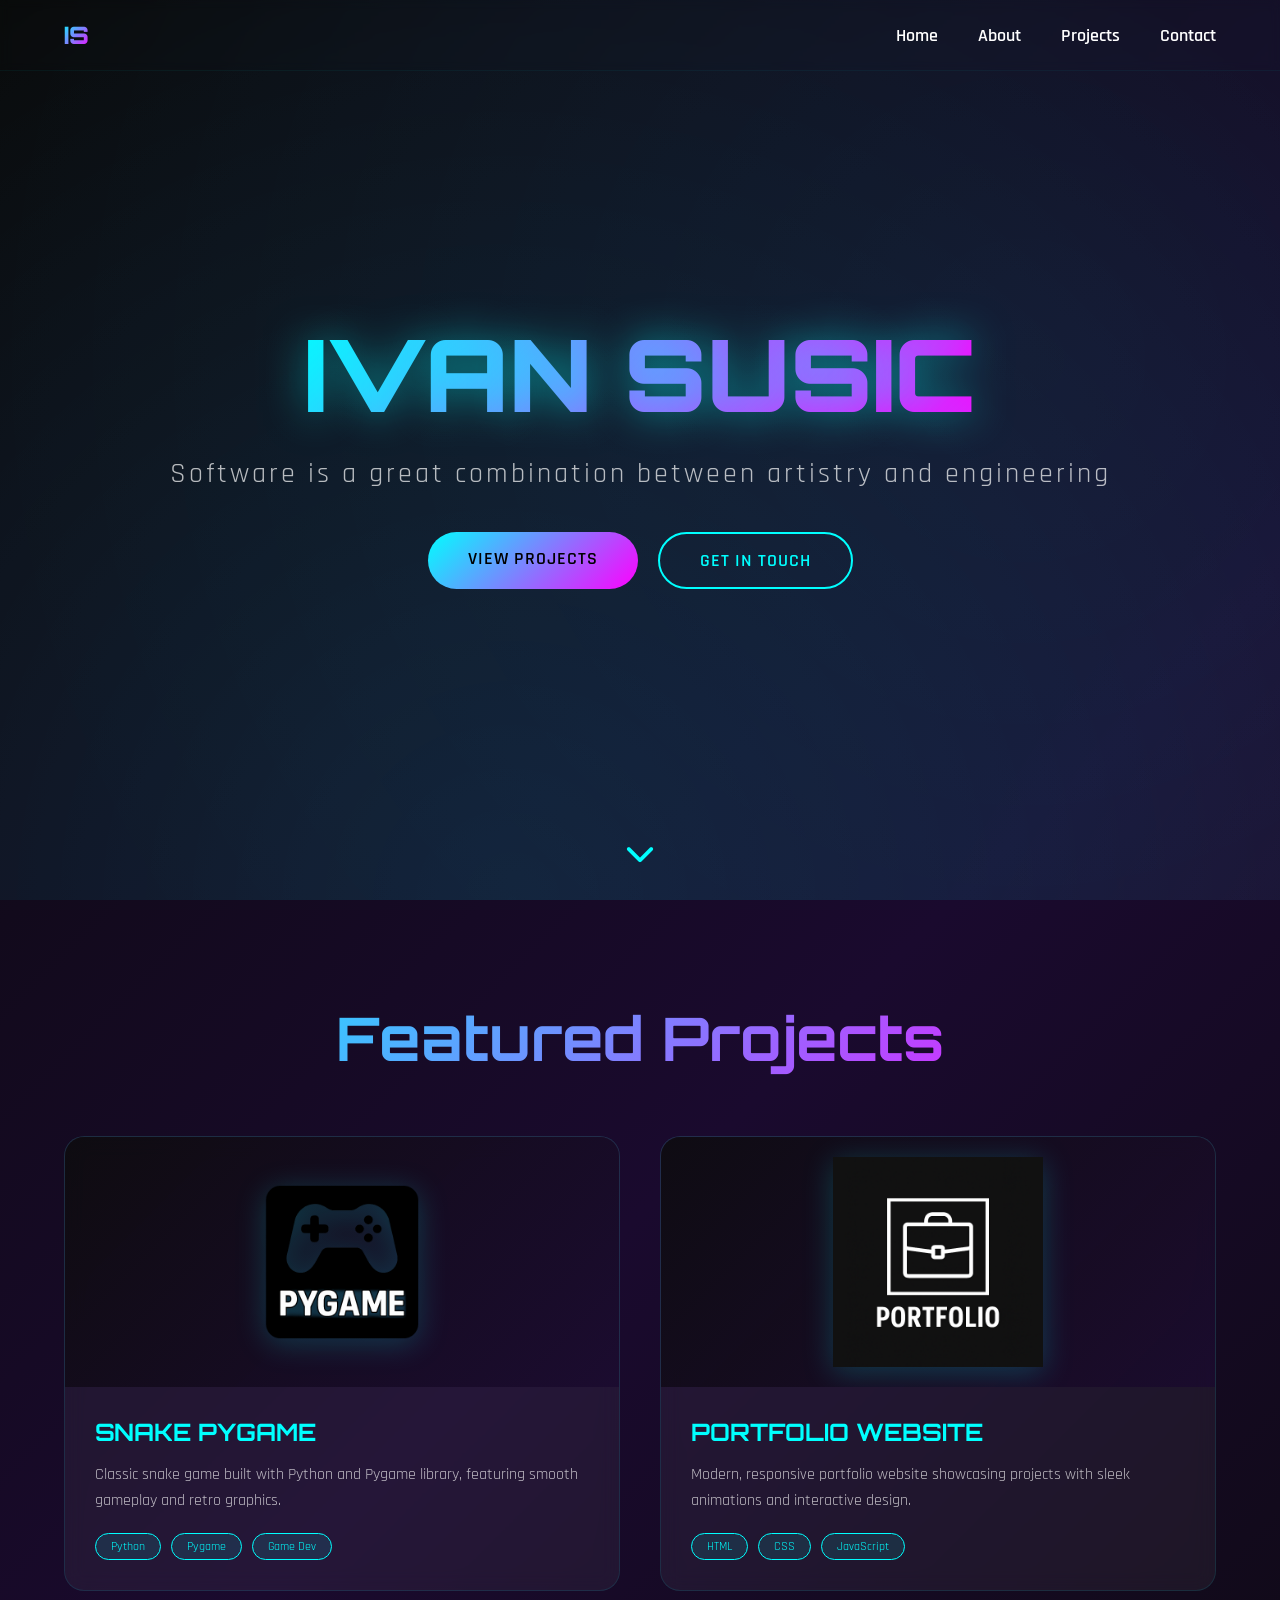
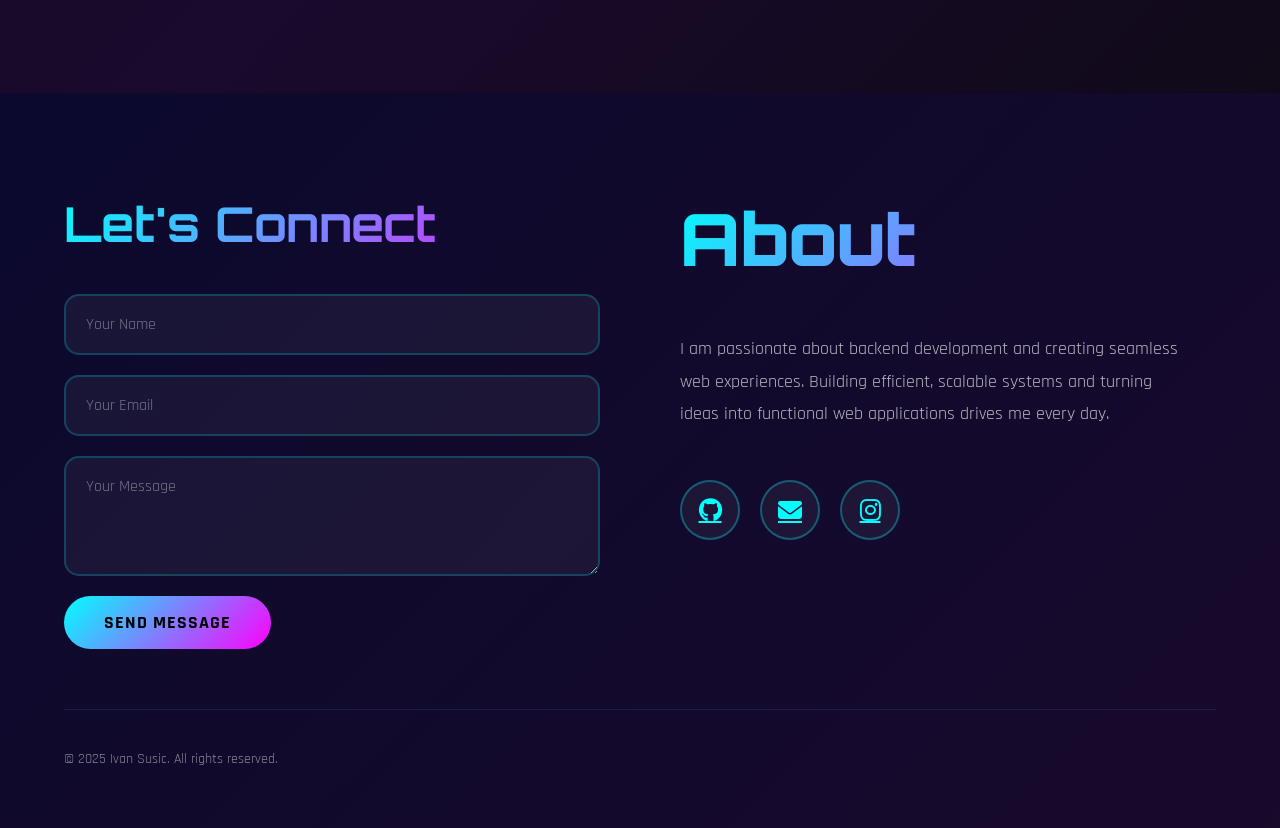
==== commit decaa5f2: "Funkcionalni linkovi" ====
--- a/index.html
+++ b/index.html
@@ -130,10 +130,15 @@
         scalable systems and turning ideas into functional web applications drives me every day.
       </p>
       <div class="footer-social">
-        <a href="#" aria-label="GitHub"><i class="fab fa-github"></i></a>
-        <a href="#" aria-label="LinkedIn"><i class="fab fa-linkedin-in"></i></a>
-        <a href="#" aria-label="Email"><i class="fas fa-envelope"></i></a>
-        <a href="#" aria-label="Instagram"><i class="fab fa-instagram"></i></a>
+        <a href="https://github.com/susic04" target="_blank" title="GitHub">
+          <i class="fab fa-github"></i>
+        </a>
+        <a href="mailto:ivansusic6@gmail.com" title="Email">
+          <i class="fas fa-envelope"></i>
+        </a>
+        <a href="https://instagram.com/susic04_" target="_blank" title="Instagram">
+          <i class="fab fa-instagram"></i>
+        </a>
       </div>
     </div>
   </div>
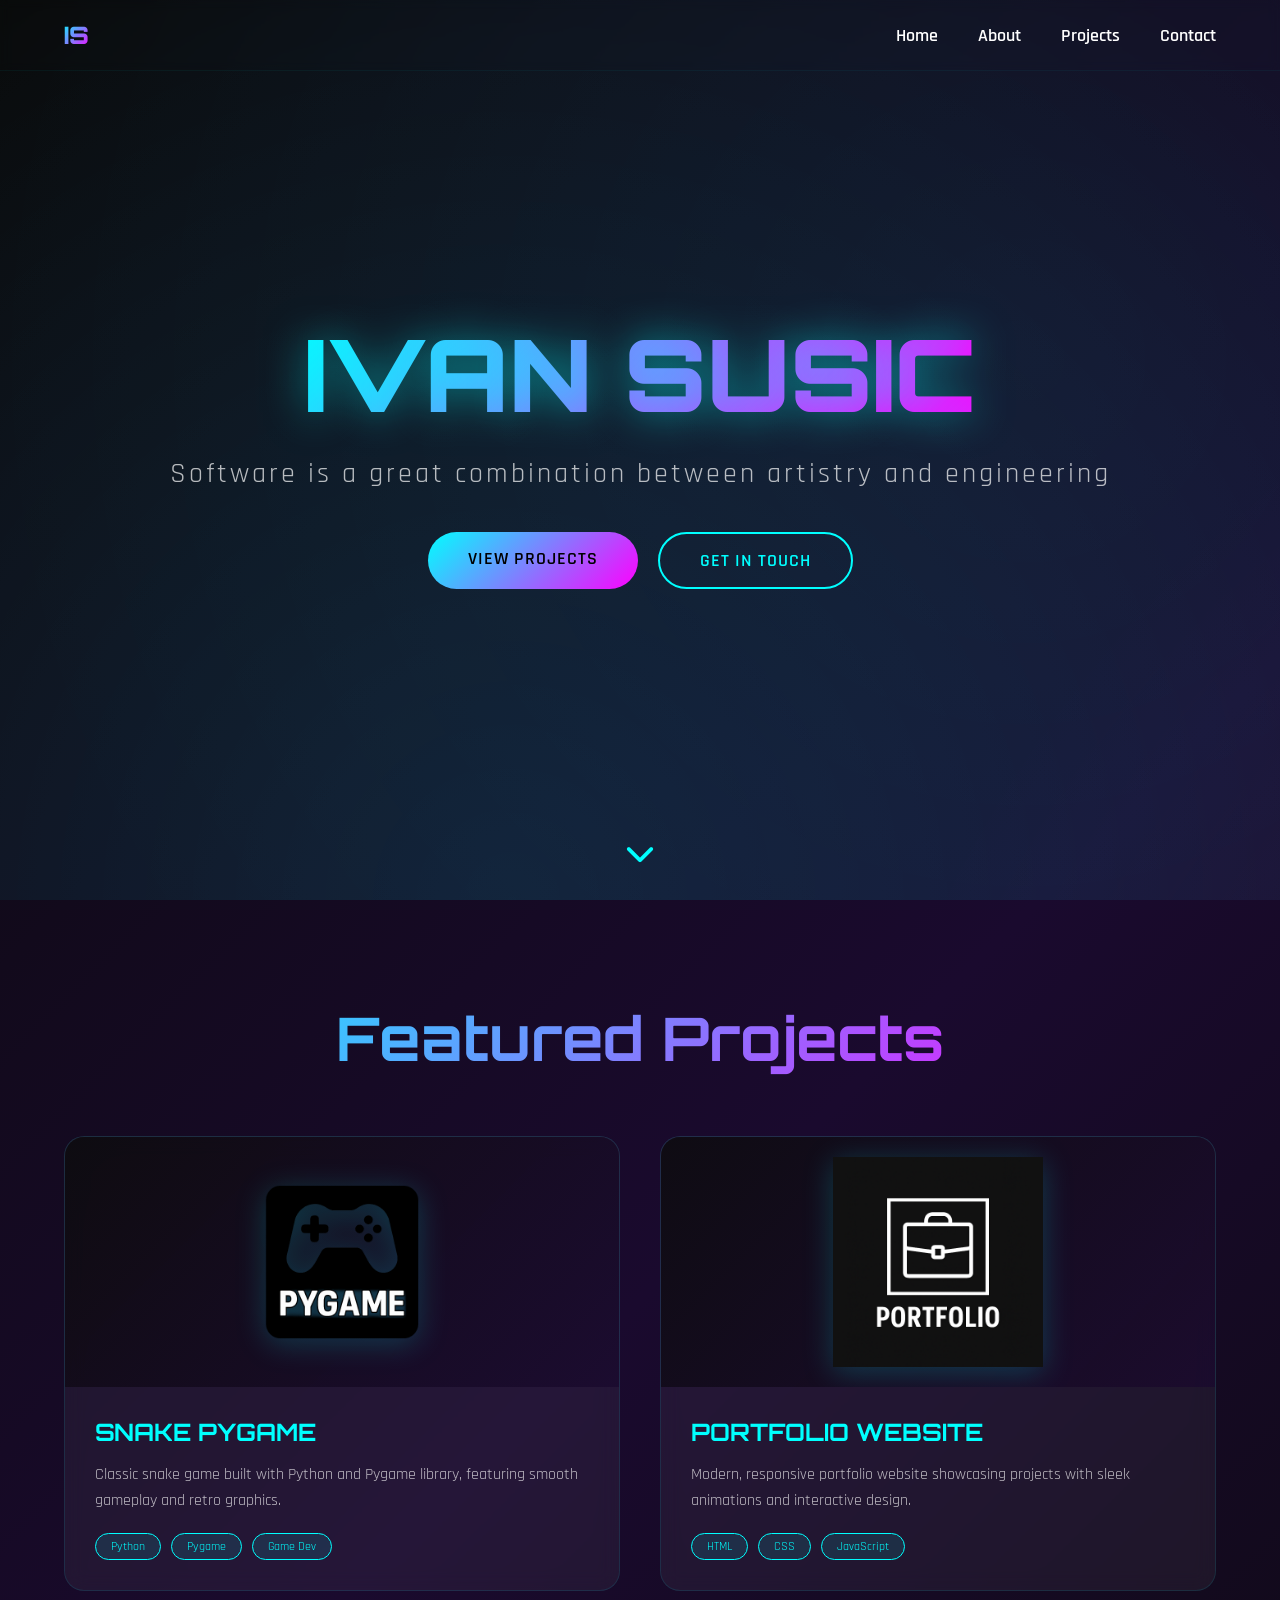
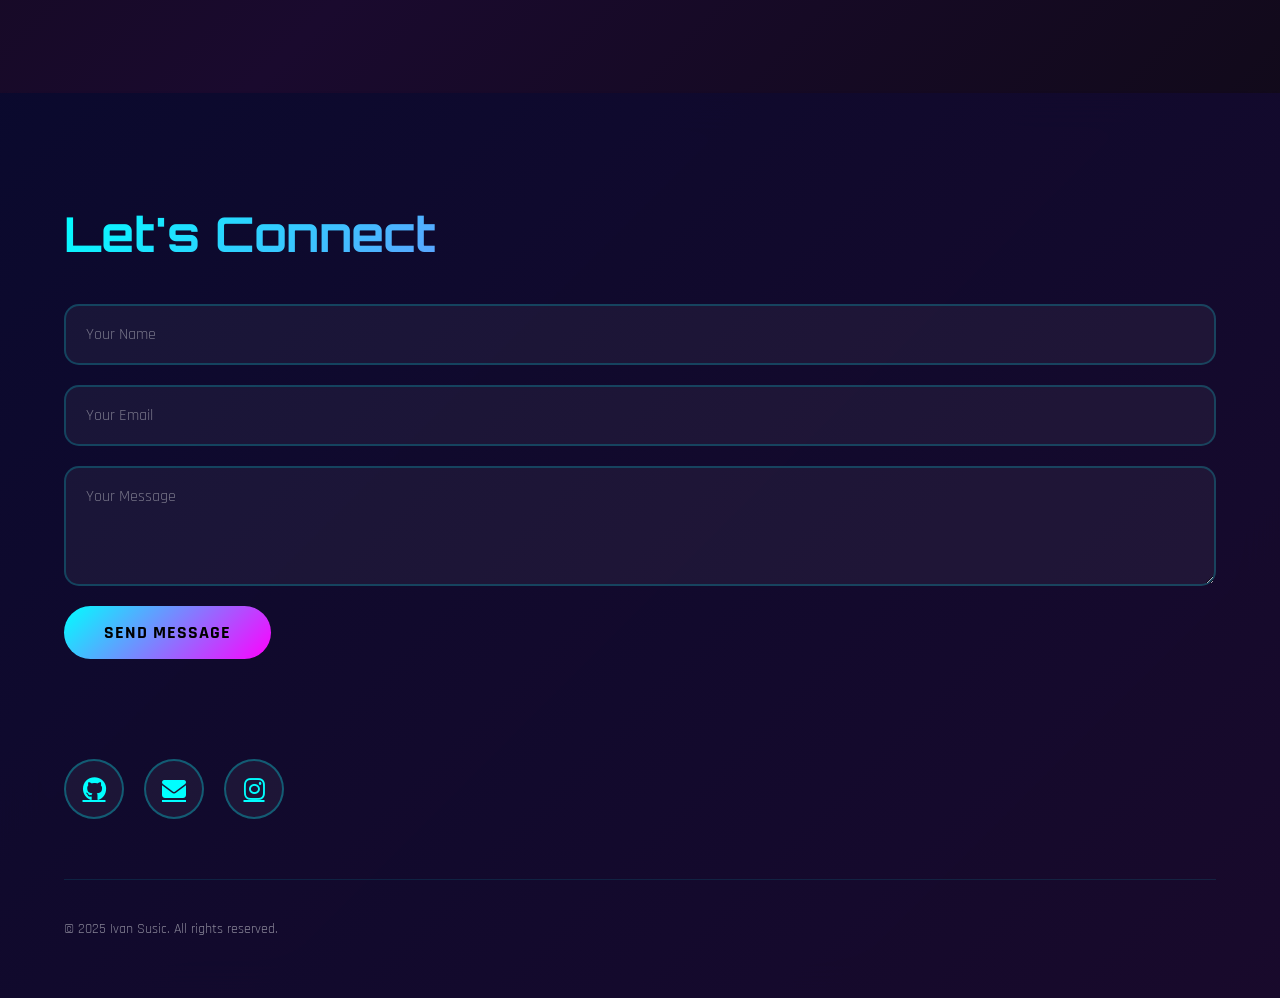
==== commit 98190a8b: "poboljsana struktura" ====
--- a/index.html
+++ b/index.html
@@ -109,7 +109,9 @@
       </div>
     </div>
   </section>
-
+  <section class="skills">
+    
+  </section>
   <footer class="footer">
   <div class="footer-container">
     
@@ -124,11 +126,6 @@
     </div>
     <!-- Left Side -->
     <div class="footer-left">
-      <h2 class="footer-logo">About</h2>
-      <p class="footer-description">
-        I am passionate about backend development and creating seamless web experiences. Building efficient, 
-        scalable systems and turning ideas into functional web applications drives me every day.
-      </p>
       <div class="footer-social">
         <a href="https://github.com/susic04" target="_blank" title="GitHub">
           <i class="fab fa-github"></i>
--- a/style.css
+++ b/style.css
@@ -463,7 +463,8 @@
 .footer-container {
   max-width: 1400px;
   margin: 0 auto;
-  display: grid;
+  display: flex;
+  flex-direction: column;
   grid-template-columns: 1fr 1fr;
   gap: 80px;
   position: relative;
@@ -474,20 +475,10 @@
 .footer-left {
   display: flex;
   flex-direction: column;
-  gap: 30px;
-}
-
-.footer-logo {
-  font-family: 'Orbitron', sans-serif;
-  font-size: clamp(36px, 6vw, 72px);
-  font-weight: 900;
-  background: linear-gradient(135deg, var(--primary), var(--secondary));
-  -webkit-background-clip: text;
-  -webkit-text-fill-color: transparent;
-  background-clip: text;
-  margin-bottom: 20px;
-  animation: textPulse 3s ease-in-out infinite;
-}
+  gap: 20px;
+}
+
+
 
 @keyframes textPulse {
   0%, 100% { filter: drop-shadow(0 0 10px rgba(0, 255, 255, 0.5)); }
@@ -570,6 +561,7 @@
   -webkit-background-clip: text;
   -webkit-text-fill-color: transparent;
   background-clip: text;
+  margin-top: 10px;
   margin-bottom: 20px;
 }
 
@@ -820,10 +812,12 @@
   .footer-left {
     text-align: center;
     align-items: center;
+
   }
 
   .footer-logo {
     font-size: 40px !important;
+    margin-bottom: 0;
   }
 
   .footer-description {
